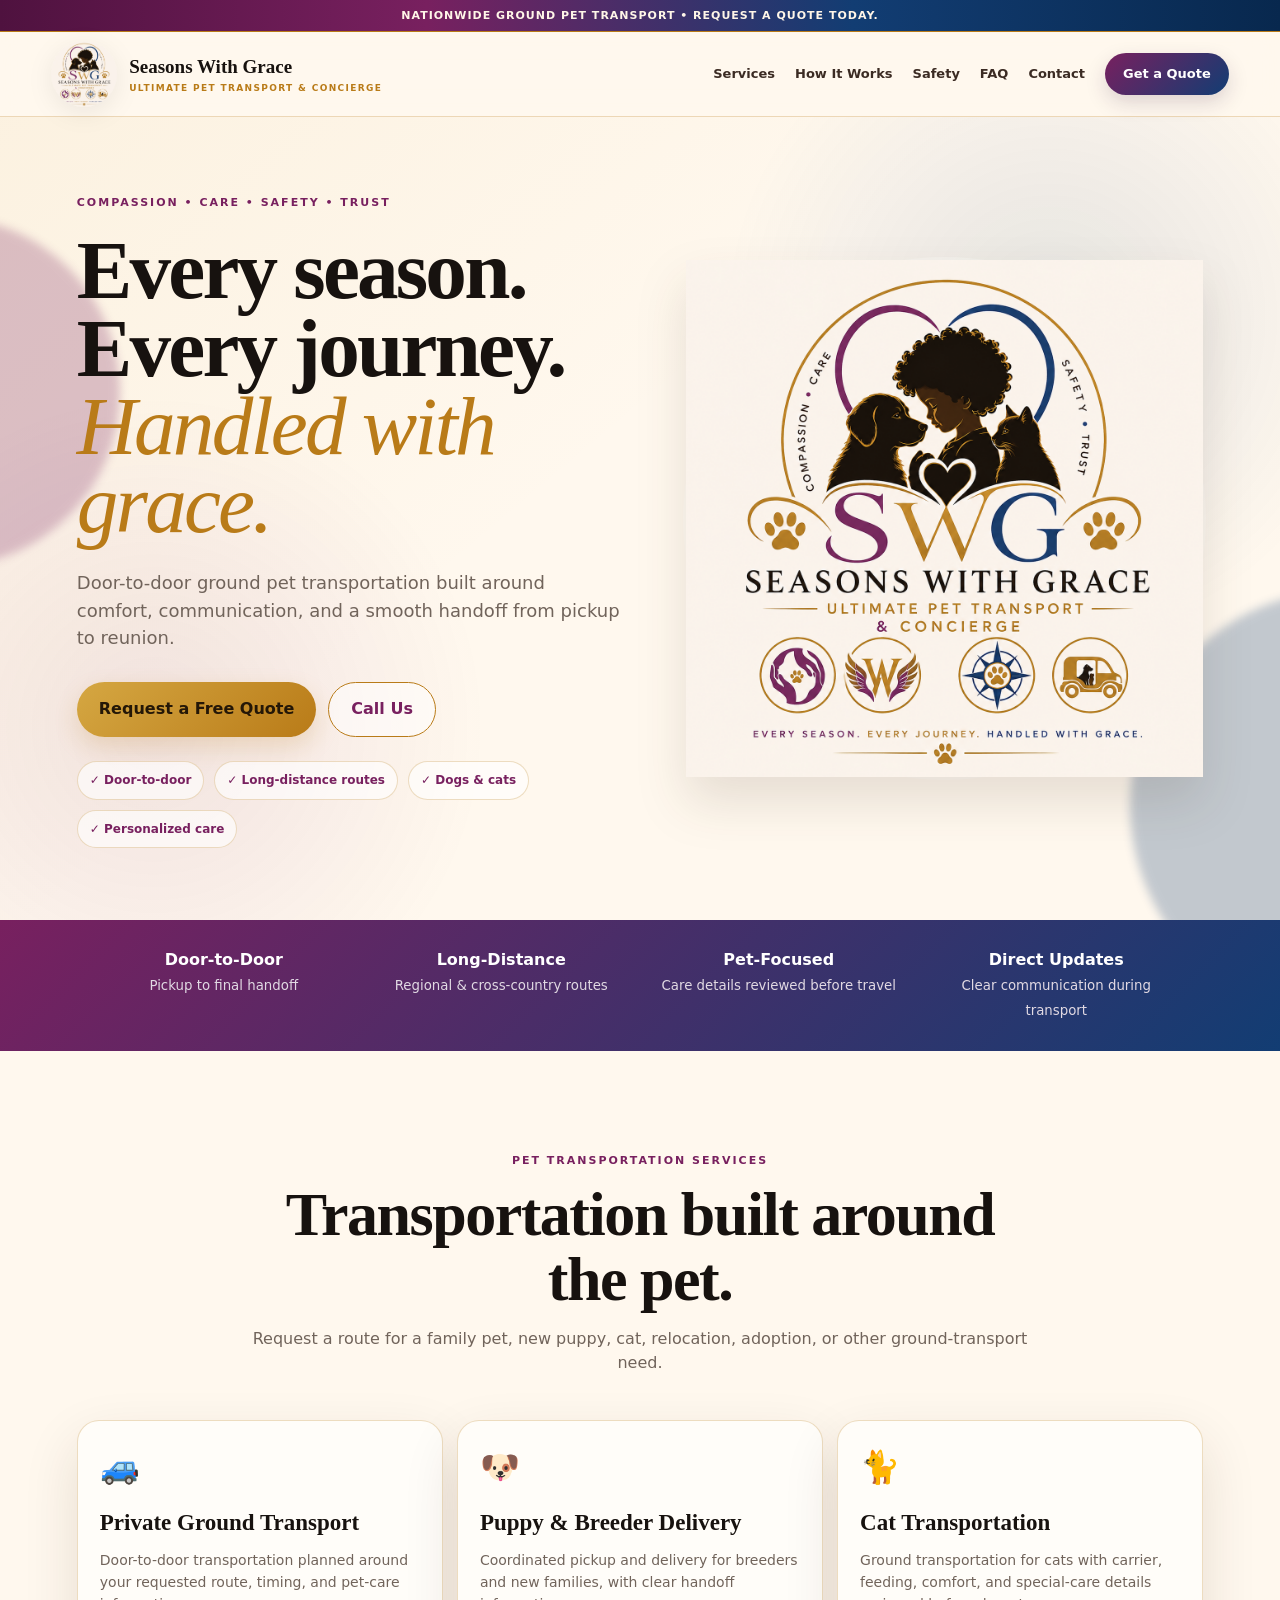
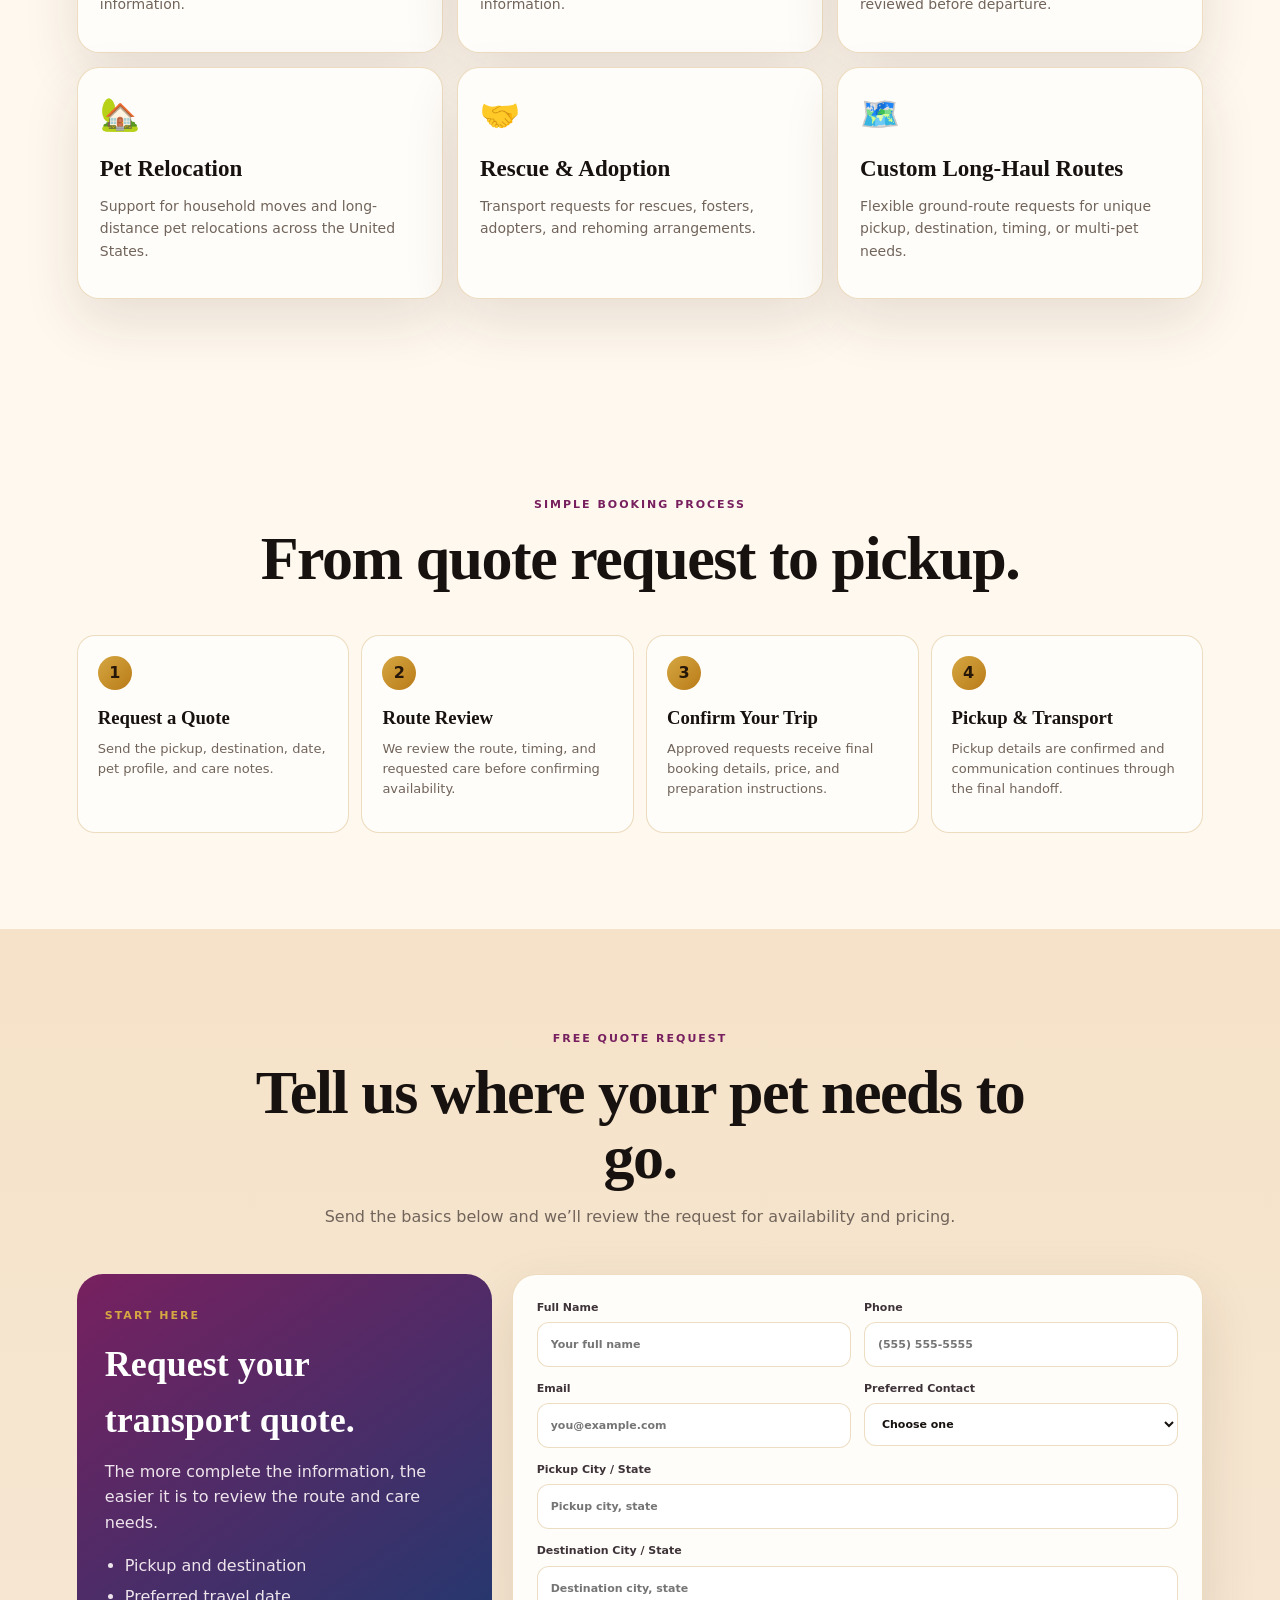
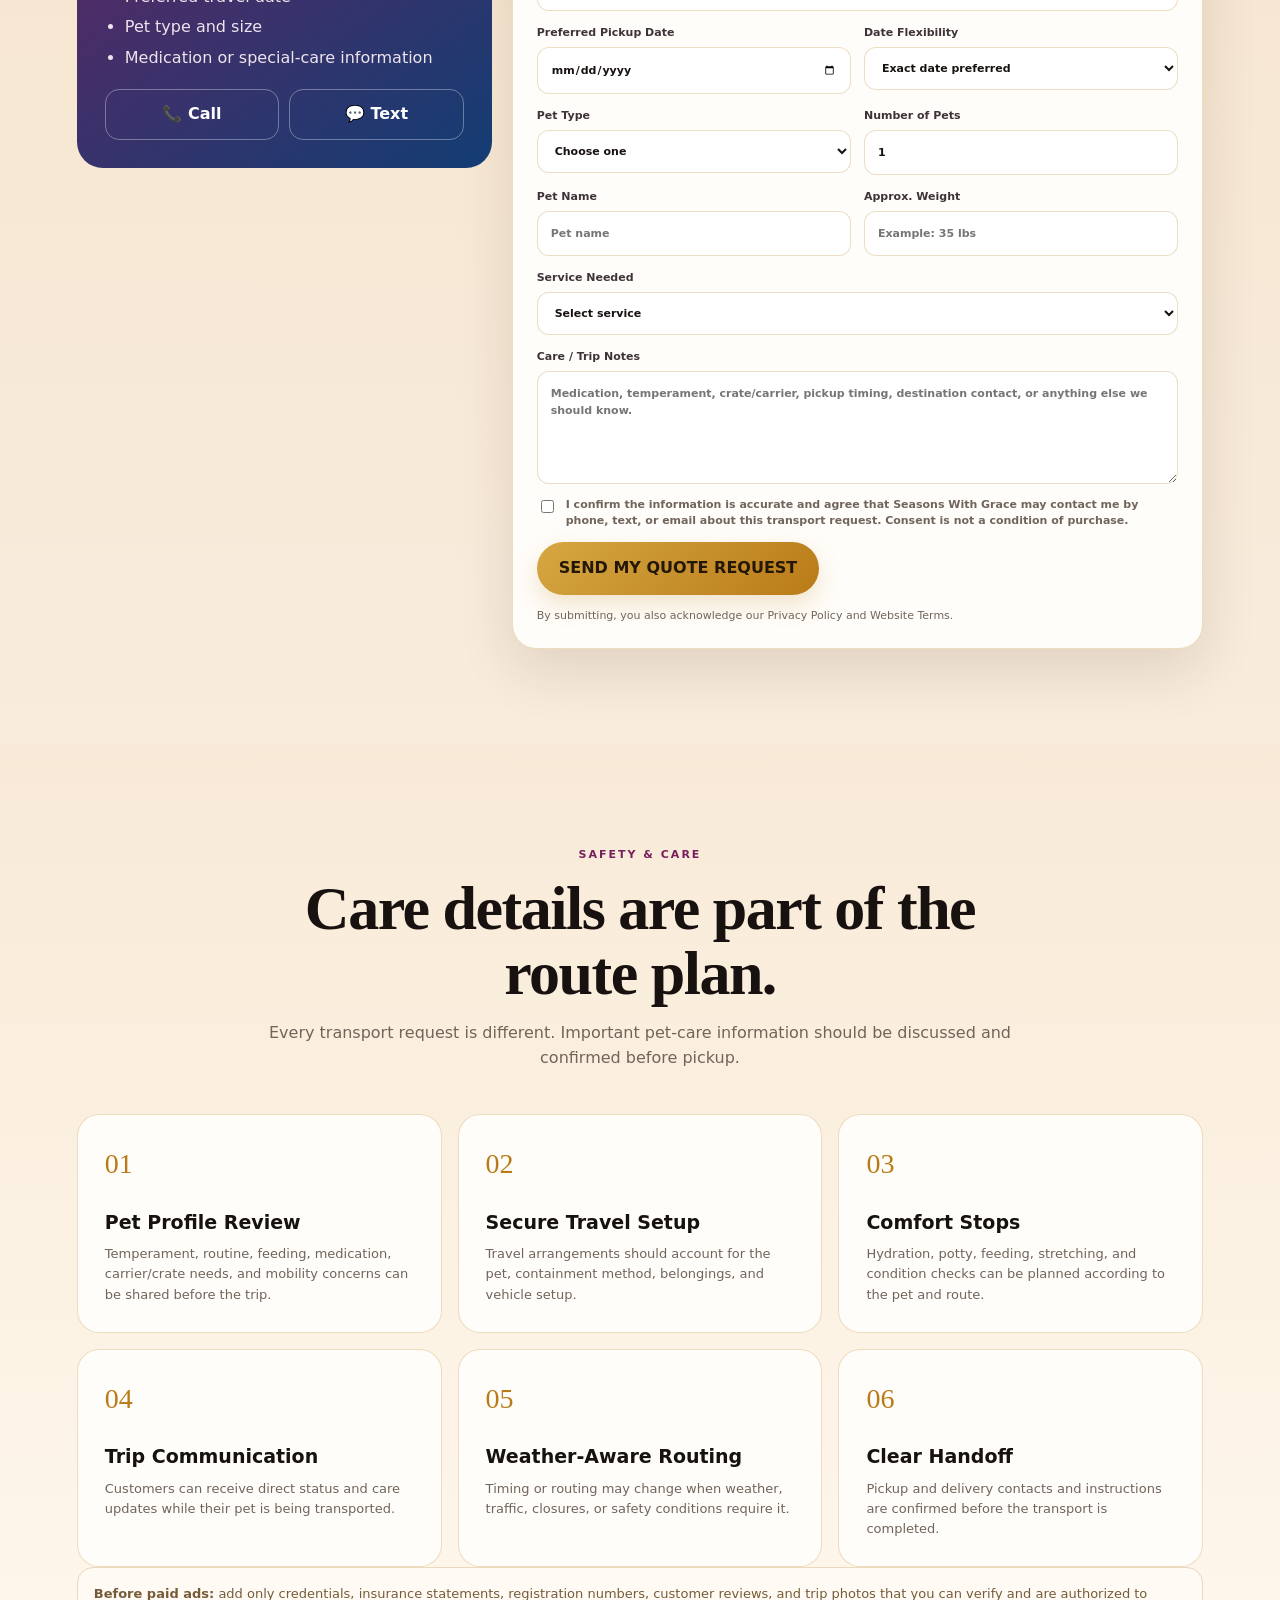
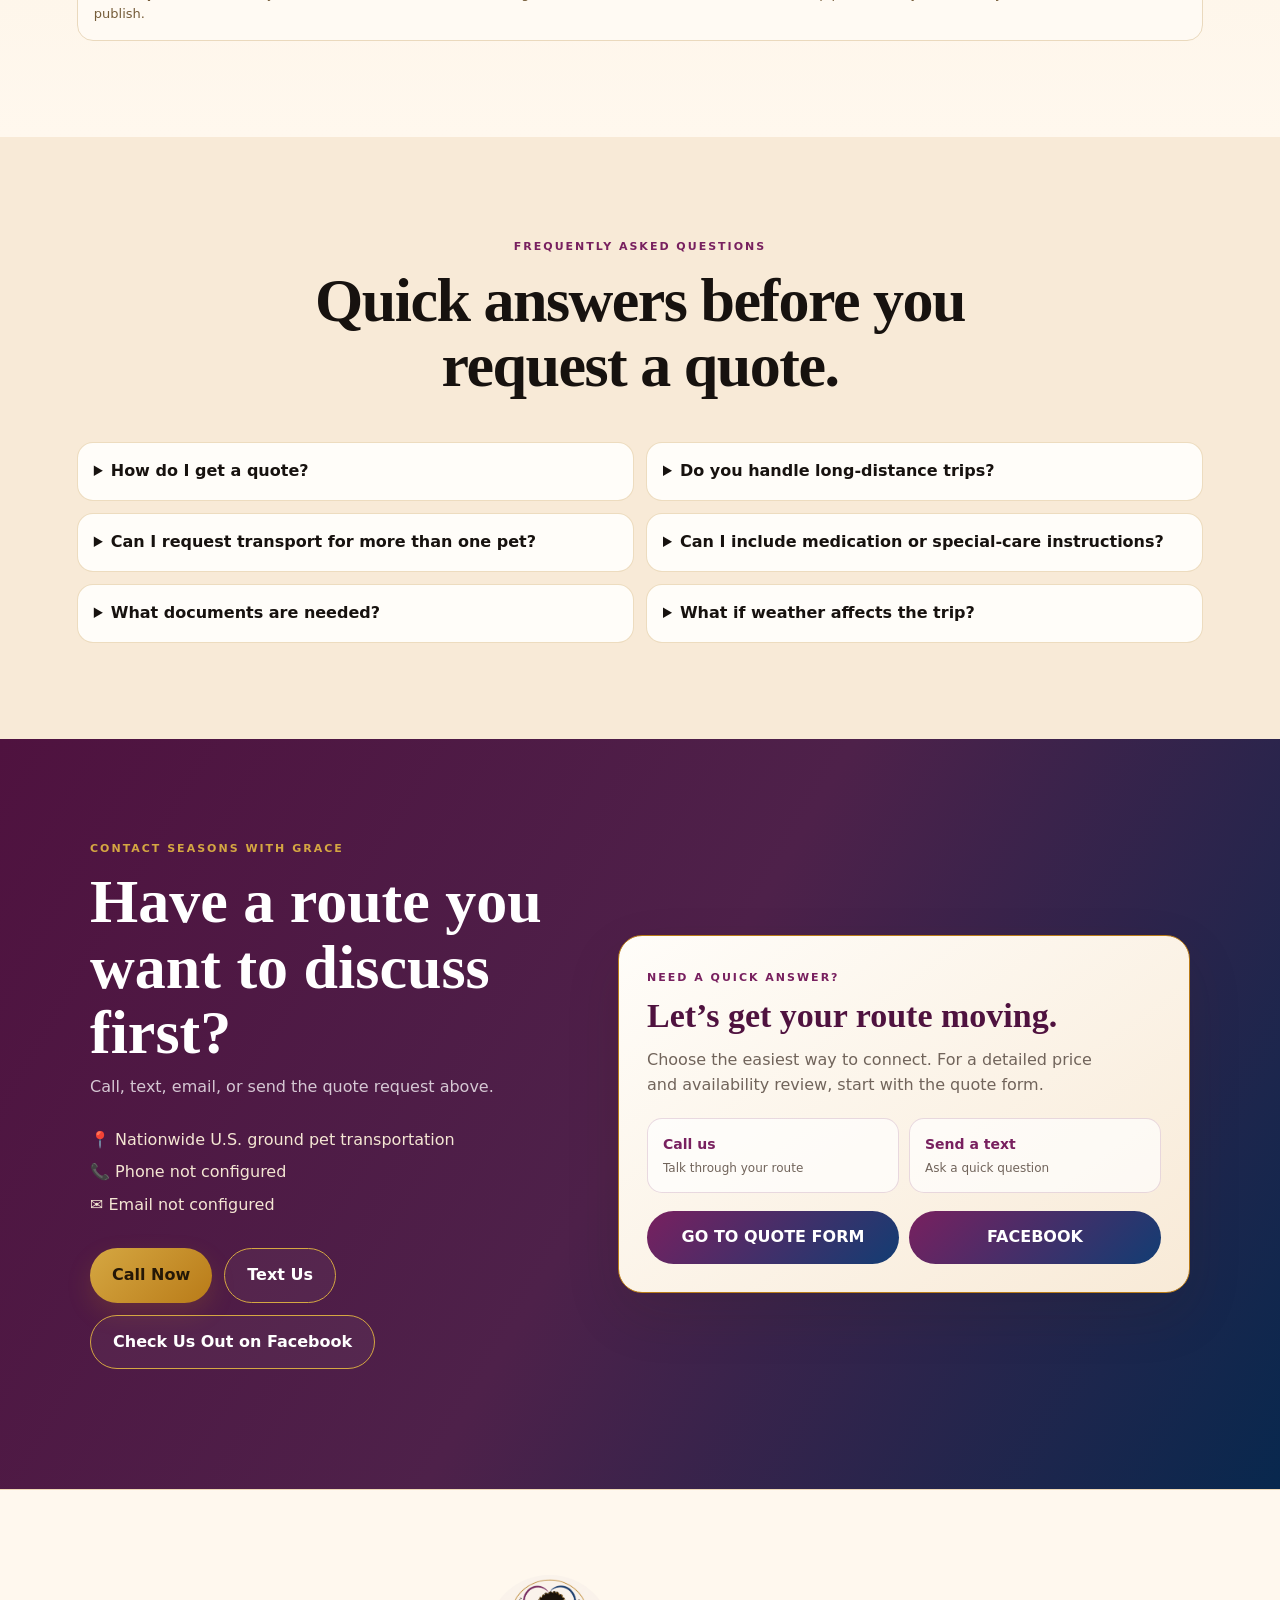
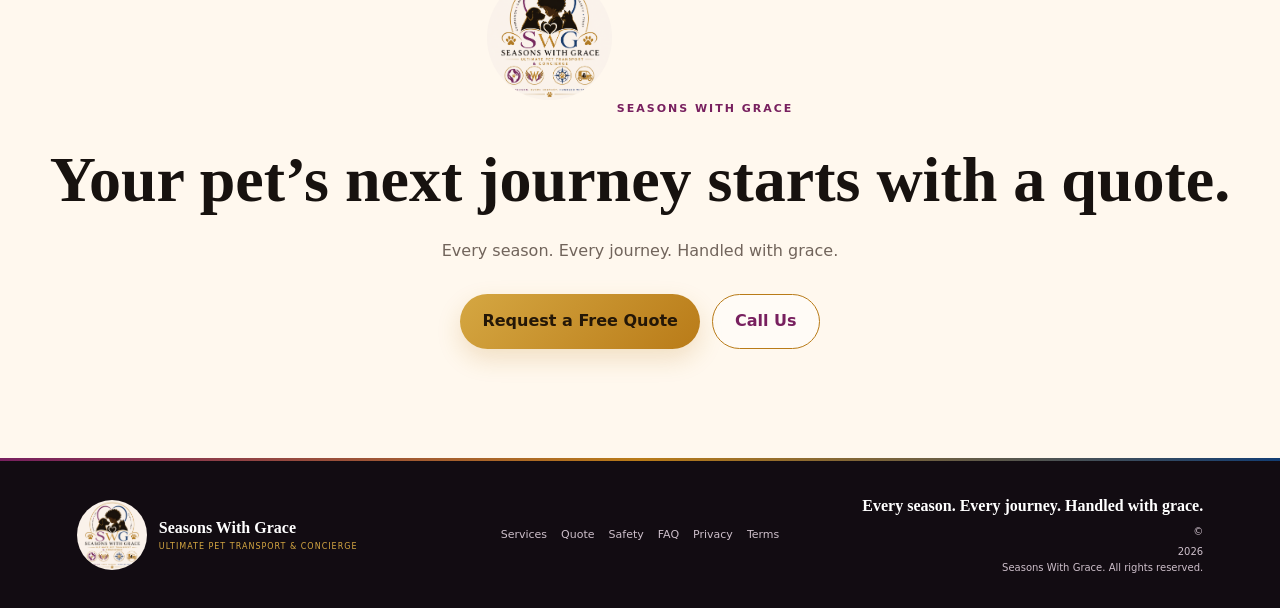
==== index.html @ 2317f11b "Launch Seasons With Grace website" ====
<!doctype html>
<html lang="en">
<head>
  <meta charset="utf-8">
  <meta name="viewport" content="width=device-width,initial-scale=1">
  <meta name="theme-color" content="#fff8ee">
  <title>Seasons With Grace | Nationwide Pet Transport</title>
  <meta name="description" content="Request a quote for compassionate door-to-door pet transportation with Seasons With Grace. Long-distance pet transport, puppy delivery, cat transport, relocation and custom ground routes.">
  <link rel="icon" href="images/logo.png">
  <link rel="stylesheet" href="styles.css">
  <link rel="stylesheet" href="launch.css">
</head>
<body>
  <div class="announcement" data-announcement>Nationwide ground pet transport • Request a quote today.</div>

  <header class="topbar">
    <a href="#home" class="brand" aria-label="Seasons With Grace home">
      <img src="images/logo.png" class="brand-logo" alt="Seasons With Grace logo">
      <div class="brand-copy"><strong>Seasons With Grace</strong><span>Ultimate Pet Transport & Concierge</span></div>
    </a>
    <button class="menu-btn" id="menuBtn" aria-label="Open menu" aria-expanded="false">☰</button>
    <nav id="mainNav">
      <a href="#services">Services</a>
      <a href="#how">How It Works</a>
      <a href="#safety">Safety</a>
      <a href="#faq">FAQ</a>
      <a href="#contact">Contact</a>
      <a class="nav-cta" href="#quote">Get a Quote</a>
    </nav>
  </header>

  <main>
    <section class="hero" id="home">
      <div class="hero-orb plum"></div><div class="hero-orb blue"></div>
      <div class="hero-copy">
        <span class="eyebrow">Compassion • Care • Safety • Trust</span>
        <h1>Every season.<br>Every journey.<br><em>Handled with grace.</em></h1>
        <p class="hero-lead">Door-to-door ground pet transportation built around comfort, communication, and a smooth handoff from pickup to reunion.</p>
        <div class="hero-actions">
          <a class="btn btn-gold" href="#quote" data-track="quote_click">Request a Free Quote</a>
          <a class="btn btn-outline" data-phone-link href="#" data-track="call_click">Call Us</a>
        </div>
        <div class="launch-hero-badges"><span>✓ Door-to-door</span><span>✓ Long-distance routes</span><span>✓ Dogs & cats</span><span>✓ Personalized care</span></div>
      </div>
      <div class="launch-logo-card">
        <img src="images/logo.png" alt="Seasons With Grace brand mark">
      </div>
    </section>

    <section class="ad-trust-strip">
      <div class="ad-trust-grid">
        <div><strong>Door-to-Door</strong><small>Pickup to final handoff</small></div>
        <div><strong>Long-Distance</strong><small>Regional & cross-country routes</small></div>
        <div><strong>Pet-Focused</strong><small>Care details reviewed before travel</small></div>
        <div><strong>Direct Updates</strong><small>Clear communication during transport</small></div>
      </div>
    </section>

    <section class="section" id="services">
      <div class="section-head"><span class="section-kicker">Pet Transportation Services</span><h2>Transportation built around the pet.</h2><p>Request a route for a family pet, new puppy, cat, relocation, adoption, or other ground-transport need.</p></div>
      <div class="launch-grid">
        <article class="launch-card"><div class="icon">🚙</div><h3>Private Ground Transport</h3><p>Door-to-door transportation planned around your requested route, timing, and pet-care information.</p></article>
        <article class="launch-card"><div class="icon">🐶</div><h3>Puppy & Breeder Delivery</h3><p>Coordinated pickup and delivery for breeders and new families, with clear handoff information.</p></article>
        <article class="launch-card"><div class="icon">🐈</div><h3>Cat Transportation</h3><p>Ground transportation for cats with carrier, feeding, comfort, and special-care details reviewed before departure.</p></article>
        <article class="launch-card"><div class="icon">🏡</div><h3>Pet Relocation</h3><p>Support for household moves and long-distance pet relocations across the United States.</p></article>
        <article class="launch-card"><div class="icon">🤝</div><h3>Rescue & Adoption</h3><p>Transport requests for rescues, fosters, adopters, and rehoming arrangements.</p></article>
        <article class="launch-card"><div class="icon">🗺️</div><h3>Custom Long-Haul Routes</h3><p>Flexible ground-route requests for unique pickup, destination, timing, or multi-pet needs.</p></article>
      </div>
    </section>

    <section class="section" id="how">
      <div class="section-head"><span class="section-kicker">Simple Booking Process</span><h2>From quote request to pickup.</h2></div>
      <div class="launch-process">
        <article class="launch-step"><b>1</b><h3>Request a Quote</h3><p>Send the pickup, destination, date, pet profile, and care notes.</p></article>
        <article class="launch-step"><b>2</b><h3>Route Review</h3><p>We review the route, timing, and requested care before confirming availability.</p></article>
        <article class="launch-step"><b>3</b><h3>Confirm Your Trip</h3><p>Approved requests receive final booking details, price, and preparation instructions.</p></article>
        <article class="launch-step"><b>4</b><h3>Pickup & Transport</h3><p>Pickup details are confirmed and communication continues through the final handoff.</p></article>
      </div>
    </section>

    <section class="section quote-section" id="quote">
      <div class="section-head"><span class="section-kicker">Free Quote Request</span><h2>Tell us where your pet needs to go.</h2><p>Send the basics below and we’ll review the request for availability and pricing.</p></div>
      <div class="launch-quote-shell">
        <aside class="launch-quote-copy">
          <span class="section-kicker light">Start Here</span>
          <h2>Request your transport quote.</h2>
          <p>The more complete the information, the easier it is to review the route and care needs.</p>
          <ul><li>Pickup and destination</li><li>Preferred travel date</li><li>Pet type and size</li><li>Medication or special-care information</li></ul>
          <div class="direct-contact">
            <a data-phone-link href="#" data-track="call_click">📞 Call</a>
            <a data-sms-link href="#" data-track="sms_click">💬 Text</a>
          </div>
        </aside>

        <form id="leadForm" class="launch-form">
          <div class="form-grid">
            <label>Full Name<input name="name" autocomplete="name" required placeholder="Your full name"></label>
            <label>Phone<input name="phone" autocomplete="tel" required placeholder="(555) 555-5555"></label>
            <label>Email<input name="email" type="email" autocomplete="email" required placeholder="you@example.com"></label>
            <label>Preferred Contact<select name="contactMethod" required><option value="">Choose one</option><option>Text</option><option>Phone Call</option><option>Email</option></select></label>

            <label class="span-2">Pickup City / State<input name="pickup" required placeholder="Pickup city, state"></label>
            <label class="span-2">Destination City / State<input name="dropoff" required placeholder="Destination city, state"></label>

            <label>Preferred Pickup Date<input name="date" type="date" required></label>
            <label>Date Flexibility<select name="dateFlex"><option>Exact date preferred</option><option>± 1 day</option><option>± 2–3 days</option><option>Flexible — contact me</option></select></label>

            <label>Pet Type<select name="petType" required><option value="">Choose one</option><option>Dog</option><option>Cat</option><option>Other small animal</option></select></label>
            <label>Number of Pets<input name="petCount" type="number" min="1" max="10" value="1" required></label>

            <label>Pet Name<input name="petName" required placeholder="Pet name"></label>
            <label>Approx. Weight<input name="weight" placeholder="Example: 35 lbs"></label>

            <label class="span-2">Service Needed<select name="serviceType" required><option value="">Select service</option><option>Private Ground Transport</option><option>Puppy / Breeder Delivery</option><option>Cat Transportation</option><option>Pet Relocation</option><option>Rescue / Adoption Transport</option><option>Multi-Pet Transport</option><option>Custom Long-Haul Route</option></select></label>

            <label class="span-2">Care / Trip Notes<textarea name="notes" rows="5" placeholder="Medication, temperament, crate/carrier, pickup timing, destination contact, or anything else we should know."></textarea></label>
          </div>

          <label class="launch-consent"><input type="checkbox" name="contactConsent" required><span>I confirm the information is accurate and agree that Seasons With Grace may contact me by phone, text, or email about this transport request. Consent is not a condition of purchase.</span></label>

          <button class="btn btn-gold full" type="submit" id="leadSubmit">SEND MY QUOTE REQUEST</button>
          <div id="leadStatus" class="launch-form-status" role="status"></div>
          <p style="font-size:11px;color:var(--muted);margin:12px 0 0">By submitting, you also acknowledge our <a href="privacy.html">Privacy Policy</a> and <a href="terms.html">Website Terms</a>.</p>
        </form>
      </div>
    </section>

    <section class="section safety-section" id="safety">
      <div class="section-head"><span class="section-kicker">Safety & Care</span><h2>Care details are part of the route plan.</h2><p>Every transport request is different. Important pet-care information should be discussed and confirmed before pickup.</p></div>
      <div class="safety-grid">
        <article><span>01</span><h3>Pet Profile Review</h3><p>Temperament, routine, feeding, medication, carrier/crate needs, and mobility concerns can be shared before the trip.</p></article>
        <article><span>02</span><h3>Secure Travel Setup</h3><p>Travel arrangements should account for the pet, containment method, belongings, and vehicle setup.</p></article>
        <article><span>03</span><h3>Comfort Stops</h3><p>Hydration, potty, feeding, stretching, and condition checks can be planned according to the pet and route.</p></article>
        <article><span>04</span><h3>Trip Communication</h3><p>Customers can receive direct status and care updates while their pet is being transported.</p></article>
        <article><span>05</span><h3>Weather-Aware Routing</h3><p>Timing or routing may change when weather, traffic, closures, or safety conditions require it.</p></article>
        <article><span>06</span><h3>Clear Handoff</h3><p>Pickup and delivery contacts and instructions are confirmed before the transport is completed.</p></article>
      </div>
      <div class="proof-note"><strong>Before paid ads:</strong> add only credentials, insurance statements, registration numbers, customer reviews, and trip photos that you can verify and are authorized to publish.</div>
    </section>

    <section class="section faq-section" id="faq">
      <div class="section-head"><span class="section-kicker">Frequently Asked Questions</span><h2>Quick answers before you request a quote.</h2></div>
      <div class="faq-short">
        <details><summary>How do I get a quote?</summary><p>Complete the quote form with your route, preferred date, pet information, and any special-care needs. We’ll review the request and contact you about availability and pricing.</p></details>
        <details><summary>Do you handle long-distance trips?</summary><p>Long-distance and cross-state ground-transport requests can be submitted through the quote form. Availability depends on the requested route and schedule.</p></details>
        <details><summary>Can I request transport for more than one pet?</summary><p>Yes. Enter the number of pets and explain each pet’s details or separate care needs in the notes.</p></details>
        <details><summary>Can I include medication or special-care instructions?</summary><p>Yes. Include the details in your request. The requested care should be reviewed and confirmed before a booking is accepted.</p></details>
        <details><summary>What documents are needed?</summary><p>Requirements can vary based on the pet, route, destination, and current regulations. Required documents should be confirmed before pickup.</p></details>
        <details><summary>What if weather affects the trip?</summary><p>Safety comes first. Timing or routing may need to change when conditions make the original plan unsafe or impractical.</p></details>
      </div>
    </section>

    <section class="section contact-section" id="contact">
      <div class="contact-grid">
        <div class="contact-copy">
          <span class="section-kicker light">Contact Seasons With Grace</span>
          <h2>Have a route you want to discuss first?</h2>
          <p>Call, text, email, or send the quote request above.</p>
          <div class="contact-points">
            <span>📍 <span data-service-area>Nationwide U.S. ground pet transportation</span></span>
            <span>📞 <a data-phone-link data-phone-display href="#">Phone</a></span>
            <span>✉️ <a data-email-link data-email-display href="#">Email</a></span>
          </div>
          <div class="hero-actions">
            <a class="btn btn-gold" data-phone-link href="#" data-track="call_click">Call Now</a>
            <a class="btn btn-outline-light" data-sms-link href="#" data-track="sms_click">Text Us</a>
            <a class="btn btn-outline-light" href="https://www.facebook.com/" target="_blank" rel="noopener noreferrer">Check Us Out on Facebook</a>
          </div>
        </div>
        <div class="quick-answer-card">
          <span class="section-kicker">Need a quick answer?</span>
          <h3>Let’s get your route moving.</h3>
          <p>Choose the easiest way to connect. For a detailed price and availability review, start with the quote form.</p>
          <div class="quick-answer-options">
            <a class="quick-answer-option" data-phone-link href="#" data-track="call_click"><strong>Call us</strong><span>Talk through your route</span></a>
            <a class="quick-answer-option" data-sms-link href="#" data-track="sms_click"><strong>Send a text</strong><span>Ask a quick question</span></a>
          </div>
          <div class="quick-answer-actions">
            <a class="btn btn-plum" href="#quote" data-track="quote_click">GO TO QUOTE FORM</a>
            <a class="btn btn-plum" href="https://www.facebook.com/" target="_blank" rel="noopener noreferrer">FACEBOOK</a>
          </div>
        </div>
      </div>
    </section>

    <section class="final-cta">
      <img src="images/logo.png" alt="Seasons With Grace logo">
      <span class="section-kicker">Seasons With Grace</span>
      <h2>Your pet’s next journey starts with a quote.</h2>
      <p>Every season. Every journey. Handled with grace.</p>
      <div class="hero-actions center"><a href="#quote" class="btn btn-gold" data-track="quote_click">Request a Free Quote</a><a class="btn btn-outline" data-phone-link href="#" data-track="call_click">Call Us</a></div>
    </section>
  </main>

  <footer>
    <div class="footer-brand"><img src="images/logo.png" alt="Seasons With Grace logo"><div><strong>Seasons With Grace</strong><span>Ultimate Pet Transport & Concierge</span></div></div>
    <div class="footer-links"><a href="#services">Services</a><a href="#quote">Quote</a><a href="#safety">Safety</a><a href="#faq">FAQ</a><a href="privacy.html">Privacy</a><a href="terms.html">Terms</a></div>
    <div class="footer-note"><b>Every season. Every journey. Handled with grace.</b><span>© <span id="year"></span> Seasons With Grace. All rights reserved.</span></div>
  </footer>

  <div class="mobile-lead-bar"><a class="call" data-phone-link href="#" data-track="call_click">CALL</a><a class="quote" href="#quote" data-track="quote_click">GET QUOTE</a></div>
  <div id="cookieBanner" class="cookie-banner" role="dialog" aria-label="Analytics preferences"><p>We use optional analytics and advertising tools to understand website activity and measure ads. You can accept or decline non-essential tracking.</p><div class="cookie-actions"><button class="accept" id="acceptAnalytics">Accept Analytics</button><button class="decline" id="declineAnalytics">No Thanks</button><a href="privacy.html" style="color:#f0d18a;font-size:12px;padding:8px">Privacy</a></div></div>

  <script src="launch-config.js"></script>
  <script src="launch-runtime.js"></script>
  <script src="app.js"></script>
</body>
</html>
---- styles.css ----
:root{
  --cream:#fff8ee;--cream-2:#f9ecda;--paper:#fffdf9;--ink:#17120f;--muted:#71645b;
  --gold:#b97b18;--gold-2:#d5a742;--gold-pale:#ead0a0;--plum:#78205f;--plum-dark:#4f123f;
  --navy:#123d73;--navy-dark:#08284e;--green:#2f7457;--line:rgba(185,123,24,.26);
  --shadow:0 22px 55px rgba(55,34,17,.12);--radius:26px
}
*{box-sizing:border-box}html{scroll-behavior:smooth;scroll-padding-top:105px}body{margin:0;background:var(--cream);color:var(--ink);font-family:Inter,ui-sans-serif,system-ui,-apple-system,BlinkMacSystemFont,"Segoe UI",sans-serif;line-height:1.55}a{text-decoration:none;color:inherit}button,input,select,textarea{font:inherit}.announcement{padding:7px 18px;text-align:center;background:linear-gradient(90deg,var(--plum-dark),var(--plum),var(--navy),var(--navy-dark));color:#fff6e8;font-size:11px;font-weight:800;letter-spacing:1px;text-transform:uppercase;border-bottom:1px solid var(--gold)}
.topbar{position:sticky;top:0;z-index:1000;display:flex;align-items:center;justify-content:space-between;padding:9px clamp(18px,4vw,64px);background:rgba(255,248,238,.95);backdrop-filter:blur(18px);border-bottom:1px solid var(--line)}.brand{display:flex;align-items:center;gap:12px}.brand-logo{width:66px;height:66px;object-fit:contain;border-radius:50%;filter:drop-shadow(0 6px 12px rgba(0,0,0,.07))}.brand-copy strong{display:block;font-family:Georgia,serif;font-size:19px}.brand-copy span{display:block;color:var(--gold);font-size:9px;font-weight:900;letter-spacing:1.35px;text-transform:uppercase}nav{display:flex;align-items:center;gap:20px;font-size:13px;font-weight:780}nav a{color:#3b2b23;transition:.2s}nav a:hover{color:var(--plum)}.nav-cta{padding:11px 18px;border-radius:999px;background:linear-gradient(135deg,var(--plum),var(--navy));color:white!important;box-shadow:0 8px 20px rgba(58,31,68,.17)}.menu-btn{display:none;border:0;background:transparent;color:var(--plum);font-size:28px;cursor:pointer}
.hero{min-height:82vh;padding:72px clamp(24px,6vw,90px);display:grid;grid-template-columns:1.03fr .97fr;align-items:center;gap:60px;position:relative;overflow:hidden}.hero:before{content:"";position:absolute;inset:0;background:radial-gradient(circle at 12% 76%,rgba(120,32,95,.10),transparent 26%),radial-gradient(circle at 82% 25%,rgba(18,61,115,.11),transparent 27%),linear-gradient(140deg,rgba(213,167,66,.08),transparent 45%)}.hero-orb{position:absolute;border-radius:50%;filter:blur(5px);opacity:.25}.hero-orb.plum{width:350px;height:350px;background:var(--plum);left:-230px;top:100px}.hero-orb.blue{width:430px;height:430px;background:var(--navy);right:-280px;bottom:-100px}.hero-copy,.logo-stage{position:relative;z-index:2}.eyebrow,.section-kicker{display:inline-block;color:var(--plum);font-size:11px;font-weight:900;letter-spacing:2px;text-transform:uppercase}.section-kicker.light{color:var(--gold-2)}h1,h2,h3,p{margin-top:0}.hero h1{font-family:Georgia,"Times New Roman",serif;font-size:clamp(52px,6.5vw,94px);line-height:.94;letter-spacing:-2.8px;margin:17px 0 25px}.hero h1 em{font-weight:400;color:var(--gold);font-style:italic}.hero-lead{max-width:670px;color:var(--muted);font-size:18px}.hero-actions{display:flex;gap:12px;flex-wrap:wrap;margin:30px 0 24px}.btn{border:0;border-radius:999px;padding:14px 22px;font-weight:850;cursor:pointer;display:inline-flex;align-items:center;justify-content:center;transition:.2s transform,.2s box-shadow}.btn:hover{transform:translateY(-2px)}.btn-gold{background:linear-gradient(135deg,var(--gold-2),var(--gold));color:#241707;box-shadow:0 10px 25px rgba(185,123,24,.20)}.btn-plum{background:linear-gradient(135deg,var(--plum),var(--navy));color:#fff}.btn-soft{background:#efe3d2;color:#4b3830}.btn-outline{border:1px solid var(--gold);background:rgba(255,255,255,.52);color:var(--plum)}.btn-outline-light{border:1px solid var(--gold-2);background:rgba(255,255,255,.04);color:#fff}.hero-trust{display:flex;gap:12px 20px;flex-wrap:wrap;color:var(--muted);font-size:13px}.hero-trust span:first-letter{color:var(--green)}.logo-stage{min-height:590px;display:flex;flex-direction:column;align-items:center;justify-content:center;gap:18px;padding:18px 0 8px}.logo-visual{position:relative;width:min(100%,570px);aspect-ratio:1;display:grid;place-items:center}.logo-ring{position:absolute;width:91%;height:91%;border-radius:50%;border:1px solid rgba(185,123,24,.30);box-shadow:0 0 0 30px rgba(255,255,255,.24),0 0 0 31px rgba(120,32,95,.07)}.hero-logo{position:relative;z-index:2;width:100%;height:auto;display:block;filter:drop-shadow(0 25px 25px rgba(50,30,15,.12))}.live-pill{position:relative;z-index:3;left:auto;right:auto;bottom:auto;width:min(100%,390px);display:flex;gap:12px;align-items:center;justify-content:flex-start;background:var(--paper);border:1px solid var(--gold);border-radius:18px;padding:15px 18px;box-shadow:var(--shadow)}.live-pill i,.demo-badge i{display:block;width:10px;height:10px;border-radius:50%;background:#3aa76c;box-shadow:0 0 0 5px rgba(58,167,108,.14)}.live-pill small{display:block;color:var(--muted)}.live-pill strong{display:block;font-size:13px}
.quick-track{margin:0 clamp(24px,6vw,90px);padding:30px;border-radius:28px;background:linear-gradient(115deg,var(--plum-dark),var(--plum) 34%,var(--navy) 74%,var(--navy-dark));color:#fff;display:flex;align-items:center;justify-content:space-between;gap:30px;border:1px solid rgba(213,167,66,.7);box-shadow:0 20px 42px rgba(47,26,61,.15)}.quick-track h2{font-family:Georgia,serif;font-size:32px;margin:4px 0}.quick-track-form{display:flex;gap:10px;min-width:min(100%,510px)}.quick-track-form input{flex:1;background:rgba(255,255,255,.10);color:#fff;border:1px solid rgba(255,255,255,.28);border-radius:999px;padding:14px 18px}.quick-track-form input::placeholder{color:#d9cbd3}
.section{padding:96px clamp(24px,6vw,90px)}.section-head{max-width:800px;margin:0 auto 44px;text-align:center}.section-head.left{text-align:left;margin-left:0}.section-head.compact{margin-bottom:0}.section-head h2{font-family:Georgia,serif;font-size:clamp(38px,5vw,62px);line-height:1.05;letter-spacing:-1.5px;margin:10px 0 15px}.section-head p{color:var(--muted);margin-bottom:14px}.about-grid{display:grid;grid-template-columns:.85fr 1.15fr;gap:75px;align-items:center}.about-visual{min-height:560px;position:relative;display:grid;place-items:center}.brand-medallion{width:min(100%,500px);aspect-ratio:1;border-radius:50%;display:grid;place-items:center;background:radial-gradient(circle,#fffdf9 40%,#f9e7ce);border:1px solid var(--gold);box-shadow:var(--shadow)}.brand-medallion img{width:92%;border-radius:50%}.mini-card{position:absolute;width:130px;height:130px;border-radius:50%;display:flex;flex-direction:column;align-items:center;justify-content:center;color:#fff;border:3px solid var(--cream);box-shadow:var(--shadow)}.mini-card span{font-family:Georgia,serif;font-size:32px;font-weight:800}.mini-card small{text-transform:uppercase;letter-spacing:1px;font-size:9px}.plum-card{background:linear-gradient(145deg,var(--plum),var(--plum-dark));left:0;bottom:52px}.navy-card{background:linear-gradient(145deg,var(--navy),var(--navy-dark));right:10px;top:45px}.value-row{display:grid;grid-template-columns:1fr 1fr;gap:12px;margin-top:30px}.value-row div{padding:18px;border-left:3px solid var(--gold);background:rgba(255,255,255,.45);border-radius:0 14px 14px 0}.value-row b{display:block;font-family:Georgia,serif;color:var(--plum);font-size:18px}.value-row span{display:block;color:var(--muted);font-size:12px;margin-top:4px}
.services-section{background:linear-gradient(180deg,#f9eddd,#fff8ee)}.services-grid{display:grid;grid-template-columns:repeat(4,1fr);gap:16px}.service-card{position:relative;min-height:290px;padding:28px;background:var(--paper);border:1px solid var(--line);border-radius:24px;overflow:hidden;box-shadow:0 8px 22px rgba(58,37,20,.04);transition:.2s transform,.2s box-shadow}.service-card:hover{transform:translateY(-5px);box-shadow:var(--shadow)}.service-card:before{content:"";position:absolute;left:0;right:0;top:0;height:5px}.plum-accent:before{background:var(--plum)}.gold-accent:before{background:var(--gold)}.navy-accent:before{background:var(--navy)}.service-icon{font-size:34px;margin-top:6px}.service-card h3{font-family:Georgia,serif;font-size:22px;margin:30px 0 10px}.service-card p{color:var(--muted);font-size:14px}.service-card>span{position:absolute;left:28px;bottom:24px;color:var(--gold);font-size:10px;font-weight:900;letter-spacing:1.1px;text-transform:uppercase}
.experience-section{background:var(--cream)}.experience-timeline{max-width:1080px;margin:auto;border-top:1px solid var(--line)}.experience-timeline article{display:grid;grid-template-columns:90px 1fr;gap:25px;padding:28px 10px;border-bottom:1px solid var(--line)}.experience-timeline article>span{font-family:Georgia,serif;font-size:31px;color:var(--gold)}.experience-timeline h3{margin-bottom:5px;font-size:21px}.experience-timeline p{margin:0;color:var(--muted)}
.quote-section{background:linear-gradient(180deg,#f5e2c8,#f8ecdd)}.wizard-card{max-width:990px;margin:auto;background:var(--paper);border:1px solid var(--line);border-radius:30px;padding:32px;box-shadow:var(--shadow)}.wizard-progress{display:grid;grid-template-columns:repeat(4,1fr);gap:8px;margin-bottom:32px}.wizard-progress button{border:0;border-bottom:2px solid #dfcfbc;background:transparent;padding:10px 4px;color:var(--muted);font-size:11px;font-weight:850;text-transform:uppercase;letter-spacing:.8px;cursor:pointer}.wizard-progress button span{display:inline-grid;place-items:center;width:23px;height:23px;border-radius:50%;background:#ede2d4;margin-right:6px}.wizard-progress button.active{border-color:var(--plum);color:var(--plum)}.wizard-progress button.active span{background:var(--plum);color:white}.wizard-step{display:none}.wizard-step.active{display:block}.step-title span{color:var(--gold);text-transform:uppercase;letter-spacing:1.3px;font-size:10px;font-weight:900}.step-title h3{font-family:Georgia,serif;font-size:31px;margin:6px 0 22px}.form-grid{display:grid;grid-template-columns:1fr 1fr;gap:18px}label{display:flex;flex-direction:column;gap:7px;font-size:13px;font-weight:760}label small{color:var(--muted);font-weight:500}input,select,textarea{width:100%;border:1px solid #dbc9b3;background:#fffdf9;border-radius:13px;padding:14px;outline:none;color:var(--ink)}textarea{resize:vertical}input:focus,select:focus,textarea:focus{border-color:var(--plum);box-shadow:0 0 0 3px rgba(120,32,95,.08)}.span-2{grid-column:span 2}.consent{flex-direction:row;align-items:flex-start;margin-top:22px;color:var(--muted);font-weight:500}.consent input{width:auto;margin-top:4px}.wizard-actions{display:flex;justify-content:space-between;gap:12px;margin-top:28px}.wizard-actions #nextStep{margin-left:auto}.hidden{display:none!important}.form-message{margin-top:16px;font-weight:760;color:var(--plum);font-size:14px}
.row-head{max-width:none;display:flex;justify-content:space-between;gap:25px;text-align:left;align-items:end}.row-head h2{margin-bottom:8px}.row-head p{max-width:680px;margin-bottom:0}.demo-badge{display:flex;gap:9px;align-items:center;border-radius:999px;padding:9px 13px;background:#e9f5ee;color:#266948;font-size:10px;font-weight:900;letter-spacing:.8px;white-space:nowrap}.trip-layout{display:grid;grid-template-columns:.78fr 1.22fr;gap:20px}.trip-list{display:flex;flex-direction:column;gap:13px}.trip-card{width:100%;text-align:left;background:var(--paper);border:1px solid var(--line);border-radius:21px;padding:22px;cursor:pointer;transition:.2s}.trip-card:hover,.trip-card.active{border-color:var(--plum);box-shadow:0 12px 28px rgba(84,31,77,.10)}.trip-top,.trip-meta{display:flex;justify-content:space-between;gap:15px}.trip-top div{display:flex;align-items:center;gap:8px}.trip-top b{font-size:16px}.trip-top div span,.trip-top small,.trip-meta{color:var(--muted);font-size:12px}.trip-card h3{font-family:Georgia,serif;font-size:20px;margin:12px 0 15px}.progress{height:8px;border-radius:9px;overflow:hidden;background:#eadac5;margin-bottom:9px}.progress span{display:block;height:100%;background:linear-gradient(90deg,var(--plum),var(--gold),var(--navy))}.care-update-card{padding:22px;border-radius:20px;background:linear-gradient(145deg,var(--plum-dark),var(--navy-dark));color:#fff}.care-update-card>span{color:var(--gold-2);font-size:10px;font-weight:900;letter-spacing:1.2px;text-transform:uppercase}.care-update-card ul{margin:12px 0 0;padding-left:20px;color:#e7dce5;font-size:13px}.care-update-card li{margin:7px 0}.map-card{background:var(--paper);border:1px solid var(--line);border-radius:22px;overflow:hidden}.map-header{padding:17px 20px;display:flex;align-items:center;justify-content:space-between;gap:16px;border-bottom:1px solid var(--line)}.map-header small{display:block;color:var(--muted)}.map-header strong{display:block}.map-header>span{color:var(--navy);font-weight:900}#map{height:410px;background:#ddd}.care-chips{display:flex;gap:8px;flex-wrap:wrap;padding:14px 20px 0}.care-chips span{font-size:11px;background:#f2e8dc;border-radius:999px;padding:7px 10px;color:#55453b}.update-strip{display:flex;align-items:center;gap:14px;padding:16px 20px 20px}.update-strip>span{font-size:25px}.update-strip small{display:block;color:var(--muted)}.update-strip strong{display:block;font-size:13px}
.track-section{background:linear-gradient(120deg,var(--plum-dark),#4d2047,var(--navy-dark));color:#fff}.track-shell{max-width:950px;margin:auto}.track-shell .section-head p{color:#d7cad5}.track-form{display:flex;gap:10px;background:rgba(255,255,255,.08);border:1px solid rgba(213,167,66,.45);border-radius:22px;padding:12px}.track-form input{background:rgba(255,255,255,.10);border-color:rgba(255,255,255,.20);color:#fff}.track-form input::placeholder{color:#cdbdca}.tracking-result{margin-top:18px;background:#fff9f0;color:var(--ink);border:1px solid var(--gold);border-radius:22px;padding:24px}.tracking-result h3{font-family:Georgia,serif;font-size:28px;margin-bottom:7px}.status-line{display:flex;justify-content:space-between;gap:20px;padding:13px 0;border-top:1px solid var(--line);font-size:14px}.status-line span{color:var(--muted)}.status-line strong{text-align:right}.tracking-actions{display:flex;gap:8px;flex-wrap:wrap;margin-top:14px}.tracking-actions span{padding:7px 10px;border-radius:999px;background:#f2e7d8;font-size:11px}
.journey-grid{display:grid;grid-template-columns:repeat(3,1fr);gap:18px}.journey-card{background:var(--paper);border:1px solid var(--line);border-radius:23px;overflow:hidden}.journey-photo{min-height:280px;display:flex;flex-direction:column;align-items:center;justify-content:center;gap:9px;color:#fff3db}.journey-photo span{font-size:62px}.journey-photo small{text-transform:uppercase;letter-spacing:1.3px;font-size:9px}.plum-photo{background:radial-gradient(circle at 30% 20%,#9d4a87,var(--plum-dark))}.gold-photo{background:radial-gradient(circle at 30% 20%,#daa94b,#7d5418)}.navy-photo{background:radial-gradient(circle at 30% 20%,#2a609d,var(--navy-dark))}.journey-copy{padding:21px}.delivered{color:var(--green);font-size:10px;font-weight:900;text-transform:uppercase;letter-spacing:1px}.journey-copy h3{font-family:Georgia,serif;font-size:24px;margin:7px 0}.journey-copy p{color:var(--muted);font-size:13px}.journey-copy>div{display:flex;justify-content:space-between;gap:15px;padding-top:13px;border-top:1px solid var(--line);font-size:11px}.journey-copy>div small{color:var(--muted)}
.safety-section{background:linear-gradient(180deg,#f8ead7,#fff8ee)}.safety-grid{display:grid;grid-template-columns:repeat(3,1fr);gap:16px}.safety-grid article{background:var(--paper);border:1px solid var(--line);border-radius:22px;padding:27px}.safety-grid article>span{font-family:Georgia,serif;font-size:28px;color:var(--gold)}.safety-grid h3{font-size:19px;margin:22px 0 7px}.safety-grid p{color:var(--muted);font-size:13px;margin-bottom:0}.credentials-note{max-width:1000px;margin:22px auto 0;display:grid;grid-template-columns:auto 1fr;gap:18px;padding:19px 22px;border-radius:18px;background:linear-gradient(90deg,var(--plum-dark),var(--navy-dark));color:#fff}.credentials-note b{color:var(--gold-2)}.credentials-note span{font-size:13px;color:#e1d5de}
.reviews-grid{display:grid;grid-template-columns:repeat(3,1fr);gap:18px}.reviews-grid article{background:var(--paper);border:1px solid var(--line);border-radius:22px;padding:27px}.stars{color:var(--gold);letter-spacing:2px}.reviews-grid blockquote{margin:18px 0;font-family:Georgia,serif;font-size:20px;line-height:1.45}.reviewer{display:flex;gap:10px;align-items:center;border-top:1px solid var(--line);padding-top:14px}.reviewer>span{font-size:24px}.reviewer b,.reviewer small{display:block}.reviewer small{color:var(--muted)}
.faq-section{background:#f8ead7}.faq-list{max-width:920px;margin:auto}.faq-list details{background:var(--paper);border:1px solid var(--line);border-radius:17px;margin-bottom:10px;overflow:hidden}.faq-list summary{list-style:none;cursor:pointer;padding:19px 22px;font-weight:850;display:flex;justify-content:space-between;gap:18px}.faq-list summary::-webkit-details-marker{display:none}.faq-list summary:after{content:"+";color:var(--plum);font-size:20px}.faq-list details[open] summary:after{content:"–"}.faq-list details p{padding:0 22px 20px;color:var(--muted);margin:0}
.contact-section{background:linear-gradient(120deg,var(--plum-dark),#4e214a,var(--navy-dark));color:white}.contact-grid{display:grid;grid-template-columns:.9fr 1.1fr;gap:60px;align-items:center;max-width:1100px;margin:auto}.contact-copy h2{font-family:Georgia,serif;font-size:clamp(40px,5vw,62px);line-height:1.05;margin:10px 0}.contact-copy p{color:#d5c7d3}.contact-points{display:flex;flex-direction:column;gap:8px;color:#f4e6d3;margin-top:28px}.contact-form{background:#fff9f0;color:var(--ink);border:1px solid var(--gold);border-radius:25px;padding:28px;box-shadow:var(--shadow);display:grid;gap:14px}.light-message{color:var(--gold-2)}
.final-cta{text-align:center;padding:85px 24px;background:var(--cream);border-top:1px solid var(--line)}.final-cta img{width:125px;height:125px;object-fit:contain;border-radius:50%;margin-bottom:12px}.final-cta h2{font-family:Georgia,serif;font-size:clamp(42px,5vw,64px);margin:10px 0}.final-cta p{color:var(--muted)}.center{justify-content:center}
footer{display:grid;grid-template-columns:1fr auto 1fr;gap:30px;align-items:center;padding:33px clamp(24px,6vw,90px);background:#120c12;color:#cdbfca;border-top:3px solid transparent;border-image:linear-gradient(90deg,var(--plum),var(--gold),var(--navy)) 1}.footer-brand{display:flex;align-items:center;gap:12px}.footer-brand img{width:70px;height:70px;object-fit:contain;border-radius:50%}.footer-brand strong,.footer-brand span{display:block}.footer-brand strong{color:#fff;font-family:Georgia,serif}.footer-brand span{color:var(--gold-2);font-size:8px;text-transform:uppercase;letter-spacing:1px}.footer-links{display:flex;gap:14px;flex-wrap:wrap;font-size:11px}.footer-note{text-align:right}.footer-note b,.footer-note span{display:block}.footer-note b{color:#fff;font-family:Georgia,serif}.footer-note span{font-size:10px;margin-top:5px}.mobile-actions{display:none}
@media(max-width:1050px){nav{display:none;position:absolute;left:18px;right:18px;top:89px;background:var(--paper);border:1px solid var(--line);border-radius:21px;padding:18px;box-shadow:var(--shadow);flex-direction:column;align-items:stretch}nav.open{display:flex}.menu-btn{display:block}.hero{grid-template-columns:1fr}.logo-stage{min-height:auto;padding-top:28px}.logo-visual{width:min(100%,520px)}.services-grid{grid-template-columns:1fr 1fr}.about-grid,.trip-layout,.contact-grid{grid-template-columns:1fr}.about-visual{order:2}.brand-medallion{width:450px}.journey-grid,.safety-grid,.reviews-grid{grid-template-columns:1fr 1fr}footer{grid-template-columns:1fr}.footer-note{text-align:left}}
@media(max-width:700px){html{scroll-padding-top:85px}.announcement{font-size:8px}.brand-copy{display:none}.brand-logo{width:58px;height:58px}.topbar{padding:7px 15px}.hero{padding:48px 20px 65px;gap:25px}.hero h1{font-size:clamp(48px,14vw,68px);letter-spacing:-2px}.logo-stage{min-height:auto;padding:18px 0 0;gap:14px}.logo-visual{width:min(100%,360px)}.logo-ring{width:91%;height:91%}.hero-logo{width:100%}.live-pill{position:relative;left:auto;right:auto;bottom:auto;width:min(100%,360px);margin:0 auto}.quick-track{margin:0 15px;padding:24px;flex-direction:column;align-items:stretch}.quick-track-form,.track-form{flex-direction:column}.section{padding:70px 20px}.about-grid{gap:35px}.about-visual{min-height:430px}.brand-medallion{width:330px}.mini-card{width:95px;height:95px}.mini-card span{font-size:24px}.plum-card{bottom:20px}.navy-card{top:15px}.value-row,.services-grid,.journey-grid,.safety-grid,.reviews-grid,.form-grid{grid-template-columns:1fr}.span-2{grid-column:span 1}.service-card{min-height:250px}.wizard-card{padding:20px}.wizard-progress{grid-template-columns:repeat(4,1fr);gap:2px}.wizard-progress button{font-size:0}.wizard-progress button span{font-size:11px;margin:0}.wizard-actions{flex-wrap:wrap}.wizard-actions .btn{flex:1}.row-head{align-items:flex-start;flex-direction:column}.trip-meta,.status-line{flex-direction:column;gap:4px}.status-line strong{text-align:left}.journey-photo{min-height:220px}.safety-grid,.reviews-grid{grid-template-columns:1fr}.credentials-note{grid-template-columns:1fr}.contact-grid{gap:30px}.footer-links{display:none}.mobile-actions{position:fixed;bottom:12px;left:12px;right:12px;z-index:999;display:grid;grid-template-columns:1fr 1fr;gap:8px;padding:8px;background:rgba(18,12,18,.92);backdrop-filter:blur(12px);border:1px solid rgba(213,167,66,.5);border-radius:18px;box-shadow:0 12px 35px rgba(0,0,0,.22)}.mobile-actions a{padding:11px;border-radius:12px;text-align:center;font-size:12px;font-weight:900}.mobile-actions a:first-child{background:linear-gradient(135deg,var(--gold-2),var(--gold));color:#241707}.mobile-actions a:last-child{background:linear-gradient(135deg,var(--plum),var(--navy));color:#fff}footer{padding-bottom:95px}}

.portal-launch{padding:70px clamp(24px,6vw,88px);background:linear-gradient(135deg,#17131b,#35142f 58%,#13253d);color:#fff;display:flex;justify-content:space-between;align-items:center;gap:30px}
.portal-launch h2{margin:8px 0 10px;font-family:Georgia,serif;font-size:clamp(34px,5vw,58px)}
.portal-launch p{max-width:720px;color:#d8ced8;margin:0}
.portal-launch-actions{display:flex;gap:12px;flex-wrap:wrap}
.portal-launch .btn-primary{background:#c89a52;color:#17131b}
.portal-launch .btn-secondary{border-color:rgba(255,255,255,.28);color:#fff;background:rgba(255,255,255,.07)}
@media(max-width:800px){.portal-launch{flex-direction:column;align-items:flex-start}}
---- launch.css ----
.launch-top-contact{display:flex;align-items:center;gap:8px;flex-wrap:wrap}
.launch-top-contact a{color:#fff;font-weight:800}
.launch-hero-badges{display:flex;gap:10px;flex-wrap:wrap;margin-top:18px}
.launch-hero-badges span{background:rgba(255,255,255,.62);border:1px solid rgba(185,123,24,.25);padding:9px 12px;border-radius:999px;font-size:12px;font-weight:850;color:var(--plum)}
.launch-logo-card{position:relative;display:flex;align-items:center;justify-content:center;min-height:520px}
.launch-logo-card:before{content:"";position:absolute;width:min(90%,500px);aspect-ratio:1;border:1px solid rgba(185,123,24,.30);border-radius:50%;box-shadow:0 0 0 28px rgba(255,255,255,.22)}
.launch-logo-card img{position:relative;z-index:2;width:min(100%,540px);filter:drop-shadow(0 25px 25px rgba(50,30,15,.12))}
.launch-care-pill{position:absolute;z-index:3;bottom:8px;background:var(--paper);border:1px solid var(--gold);box-shadow:var(--shadow);border-radius:18px;padding:14px 18px;display:flex;gap:10px;align-items:center}
.launch-care-pill i{width:10px;height:10px;border-radius:50%;background:#3aa76c;box-shadow:0 0 0 5px rgba(58,167,108,.14)}
.launch-care-pill small,.launch-care-pill strong{display:block}.launch-care-pill small{color:var(--muted)}
.ad-trust-strip{background:linear-gradient(135deg,var(--plum),var(--navy));color:#fff;padding:18px}
.ad-trust-grid{width:min(1100px,calc(100% - 30px));margin:auto;display:grid;grid-template-columns:repeat(4,1fr);gap:10px}
.ad-trust-grid div{text-align:center;padding:10px}.ad-trust-grid strong{display:block}.ad-trust-grid small{color:#e1d9e3}
.launch-grid{display:grid;grid-template-columns:repeat(3,1fr);gap:14px}
.launch-card{background:var(--paper);border:1px solid var(--line);border-radius:22px;padding:22px;box-shadow:var(--shadow)}
.launch-card .icon{font-size:32px}.launch-card h3{font-family:Georgia,serif;font-size:23px;margin:12px 0 8px}.launch-card p{color:var(--muted);line-height:1.6;font-size:14px}
.launch-process{display:grid;grid-template-columns:repeat(4,1fr);gap:12px}
.launch-step{border:1px solid var(--line);background:var(--paper);border-radius:18px;padding:20px}
.launch-step b{display:grid;place-items:center;width:34px;height:34px;border-radius:50%;background:linear-gradient(135deg,var(--gold-2),var(--gold));color:#261708}
.launch-step h3{font-family:Georgia,serif;margin:13px 0 7px}.launch-step p{font-size:13px;color:var(--muted);line-height:1.55}
.launch-quote-shell{display:grid;grid-template-columns:.75fr 1.25fr;gap:20px;align-items:start}
.launch-quote-copy{background:linear-gradient(145deg,var(--plum),var(--navy));color:#fff;border-radius:26px;padding:28px;position:sticky;top:105px}
.launch-quote-copy h2{font-family:Georgia,serif;font-size:36px;margin:10px 0}.launch-quote-copy p{color:#eee4ec;line-height:1.6}.launch-quote-copy ul{padding-left:20px;line-height:1.9;color:#eee4ec}
.launch-form{background:var(--paper);border:1px solid var(--line);border-radius:24px;padding:24px;box-shadow:var(--shadow)}
.quick-answer-card{background:linear-gradient(145deg,#fffdf9,#f8ead7);border:1px solid var(--gold);border-radius:24px;padding:28px;box-shadow:var(--shadow)}
.quick-answer-card h3{font-family:Georgia,serif;font-size:34px;line-height:1.08;margin:9px 0 12px;color:var(--plum-dark)}
.quick-answer-card>p{max-width:460px;color:var(--muted);line-height:1.6;margin-bottom:20px}
.quick-answer-options{display:grid;grid-template-columns:1fr 1fr;gap:10px;margin-bottom:18px}
.quick-answer-option{padding:15px;border:1px solid rgba(120,32,95,.16);border-radius:15px;background:rgba(255,255,255,.66);transition:.2s transform,.2s border-color,.2s box-shadow}
.quick-answer-option:hover{transform:translateY(-2px);border-color:var(--plum);box-shadow:0 8px 20px rgba(84,31,77,.10)}
.quick-answer-option strong,.quick-answer-option span{display:block}.quick-answer-option strong{color:var(--plum);font-size:14px}.quick-answer-option span{color:var(--muted);font-size:12px;margin-top:3px}
.quick-answer-actions{display:flex;gap:10px;flex-wrap:wrap}.quick-answer-actions .btn{flex:1;min-width:150px}
.launch-form .form-grid{display:grid;grid-template-columns:1fr 1fr;gap:13px}.launch-form .span-2{grid-column:span 2}
.launch-form label{display:flex;flex-direction:column;gap:6px;font-size:11px;font-weight:850;color:#3d3338}
.launch-form input,.launch-form select,.launch-form textarea{width:100%;padding:13px;border:1px solid var(--line);border-radius:12px;background:#fff;color:var(--ink)}
.launch-form input:focus,.launch-form select:focus,.launch-form textarea:focus{outline:2px solid rgba(120,32,95,.12);border-color:var(--plum)}
.launch-consent{display:flex!important;flex-direction:row!important;align-items:flex-start;gap:9px!important;margin:13px 0;color:var(--muted)!important;font-weight:600!important;line-height:1.45}
.launch-consent input{width:auto;margin-top:3px}
.launch-form-status{display:none;margin-top:13px;padding:12px;border-radius:12px;font-size:13px}.launch-form-status.show{display:block}.launch-form-status.ok{background:#e6f3eb;color:#265f43}.launch-form-status.err{background:#f7e6e9;color:#843644}
.direct-contact{display:grid;grid-template-columns:1fr 1fr;gap:10px;margin-top:14px}.direct-contact a{border:1px solid rgba(255,255,255,.34);border-radius:14px;padding:12px;color:#fff;text-align:center;font-weight:850}
.proof-note{background:#fffaf3;border:1px solid #ead9bd;padding:16px;border-radius:16px;color:#755c39;font-size:13px;line-height:1.55}
.faq-short{display:grid;grid-template-columns:1fr 1fr;gap:12px}.faq-short details{background:var(--paper);border:1px solid var(--line);border-radius:16px;padding:16px}.faq-short summary{font-weight:850;cursor:pointer}.faq-short p{color:var(--muted);font-size:13px;line-height:1.6}
.launch-footer-actions{display:flex;gap:10px;flex-wrap:wrap}
.mobile-lead-bar{display:none;position:fixed;bottom:0;left:0;right:0;z-index:130;background:rgba(20,18,24,.97);padding:8px;gap:8px;box-shadow:0 -8px 24px rgba(0,0,0,.14)}
.mobile-lead-bar a{flex:1;text-align:center;padding:12px 8px;border-radius:999px;font-size:12px;font-weight:900}.mobile-lead-bar .quote{background:var(--gold-2);color:#261708}.mobile-lead-bar .call{background:#fff;color:var(--plum)}
.ad-landing .topbar nav{display:none}.ad-landing .announcement{text-align:center}.ad-landing .hero{min-height:auto;padding-bottom:44px}
.ad-landing .launch-quote-copy{position:static}
.thankyou-card,.policy-card{width:min(900px,calc(100% - 30px));margin:55px auto;background:var(--paper);border:1px solid var(--line);border-radius:26px;padding:30px;box-shadow:var(--shadow)}
.thankyou-card{text-align:center}.thankyou-card img{width:150px}.thankyou-card h1,.policy-card h1{font-family:Georgia,serif;font-size:42px}.policy-card h2{font-family:Georgia,serif;margin-top:28px}.policy-card p,.policy-card li{color:var(--muted);line-height:1.7}.policy-card a{color:var(--plum);font-weight:800}
.cookie-banner{position:fixed;left:16px;right:16px;bottom:16px;z-index:120;max-width:760px;margin:auto;background:#17131b;color:#fff;border:1px solid rgba(255,255,255,.15);border-radius:18px;padding:16px;box-shadow:0 20px 60px rgba(0,0,0,.3);display:none}.cookie-banner.show{display:block}.cookie-banner p{margin:0 0 10px;color:#ddd1dc;font-size:12px;line-height:1.5}.cookie-actions{display:flex;gap:8px;flex-wrap:wrap}
.cookie-actions button{border:0;border-radius:999px;padding:9px 13px;font-weight:850;cursor:pointer}.cookie-actions .accept{background:var(--gold-2);color:#20150b}.cookie-actions .decline{background:#2a2530;color:#fff}
@media(max-width:900px){.launch-grid{grid-template-columns:1fr 1fr}.launch-process{grid-template-columns:1fr 1fr}.launch-quote-shell{grid-template-columns:1fr}.launch-quote-copy{position:static}.ad-trust-grid{grid-template-columns:1fr 1fr}}
@media(max-width:620px){body{padding-bottom:68px}.launch-grid,.launch-process,.faq-short,.launch-form .form-grid{grid-template-columns:1fr}.launch-form .span-2{grid-column:span 1}.mobile-lead-bar{display:flex}.cookie-banner{bottom:76px}.launch-logo-card{min-height:390px}.launch-care-pill{bottom:-6px}.ad-trust-grid{grid-template-columns:1fr 1fr}.direct-contact{grid-template-columns:1fr}.thankyou-card h1,.policy-card h1{font-size:34px}}
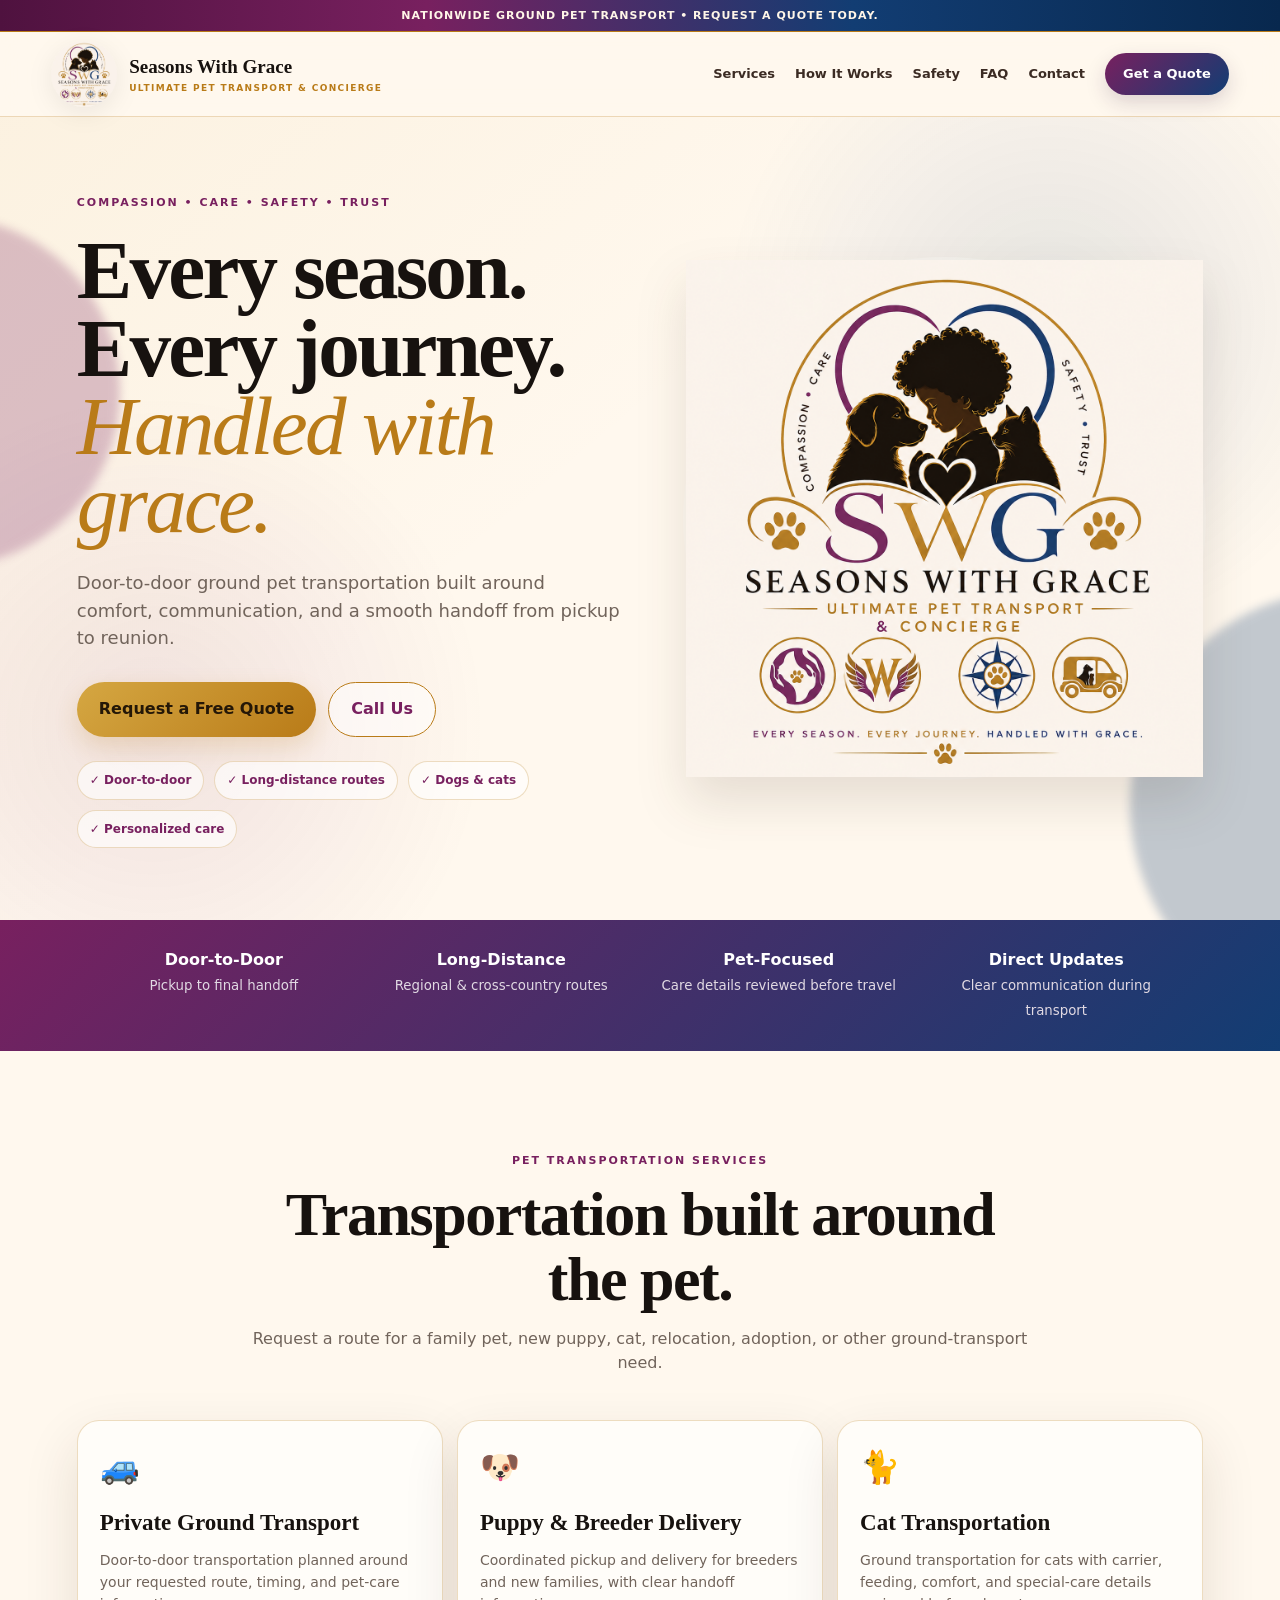
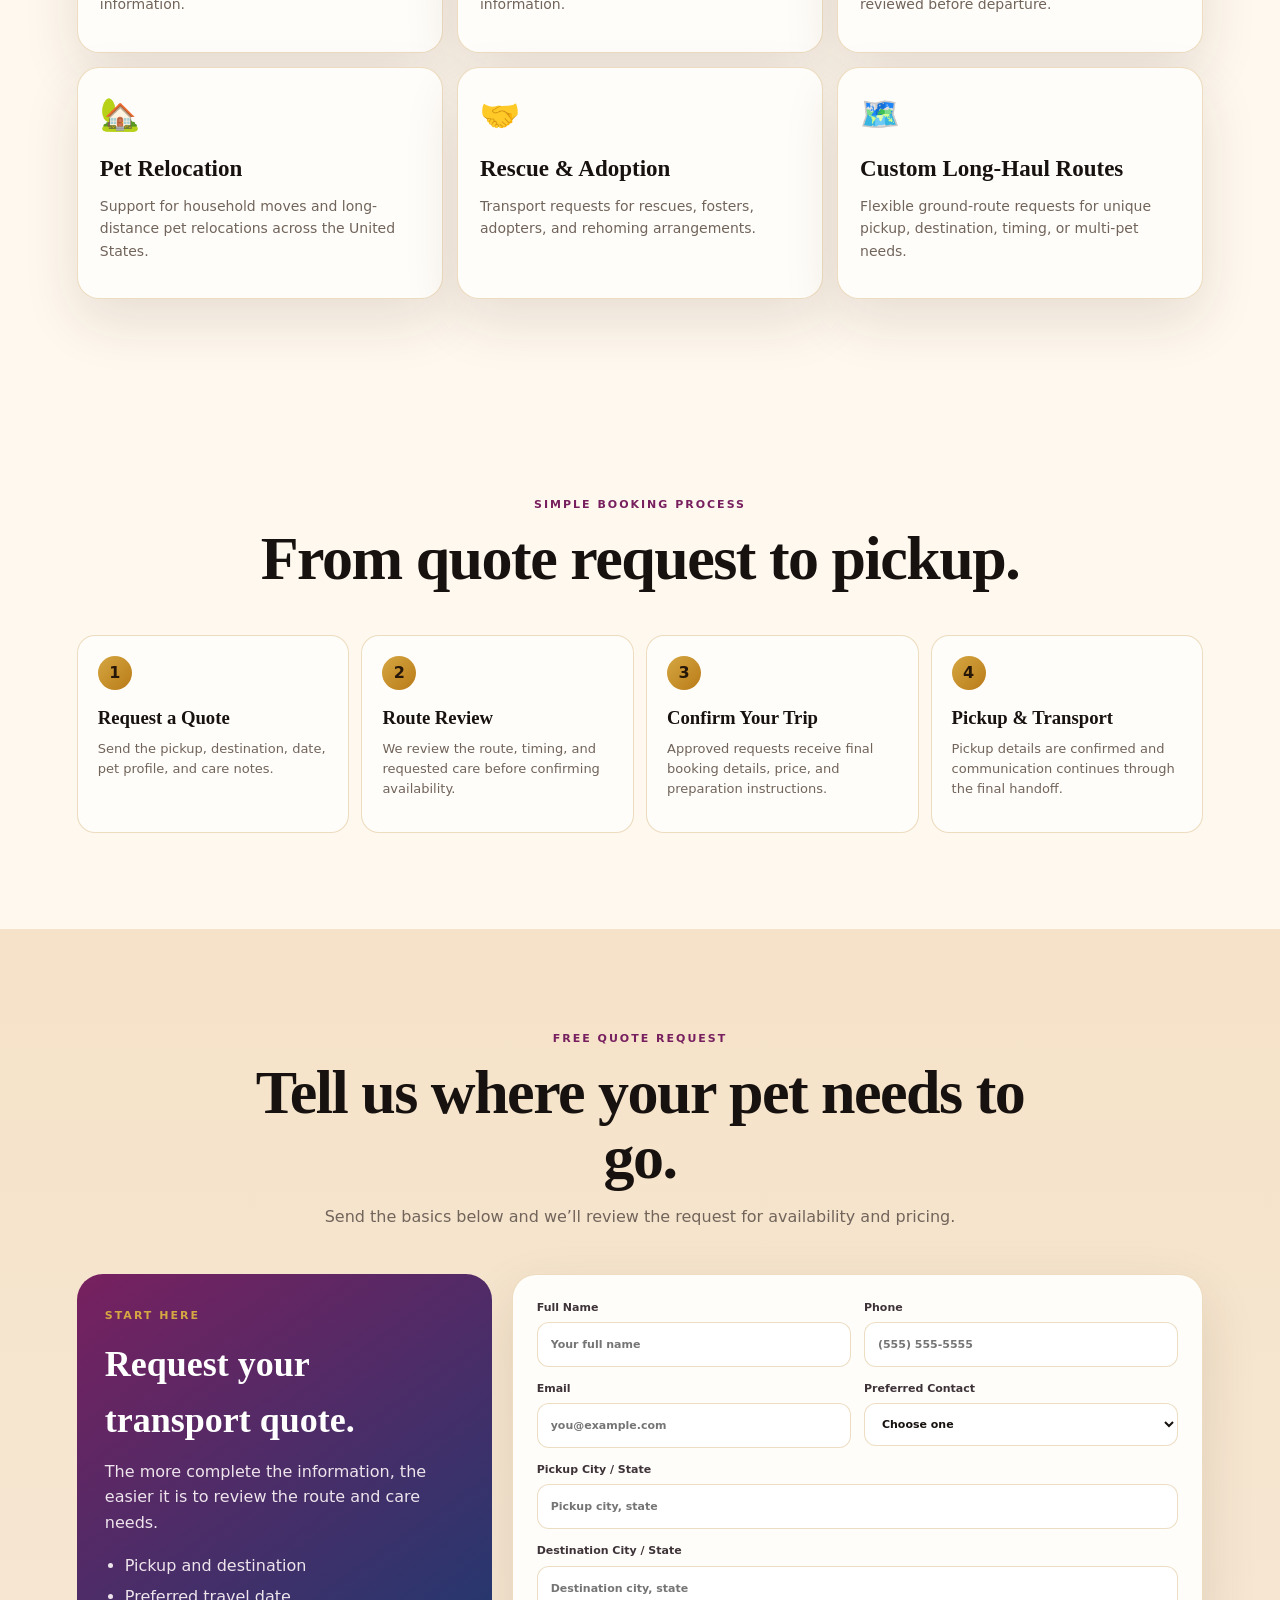
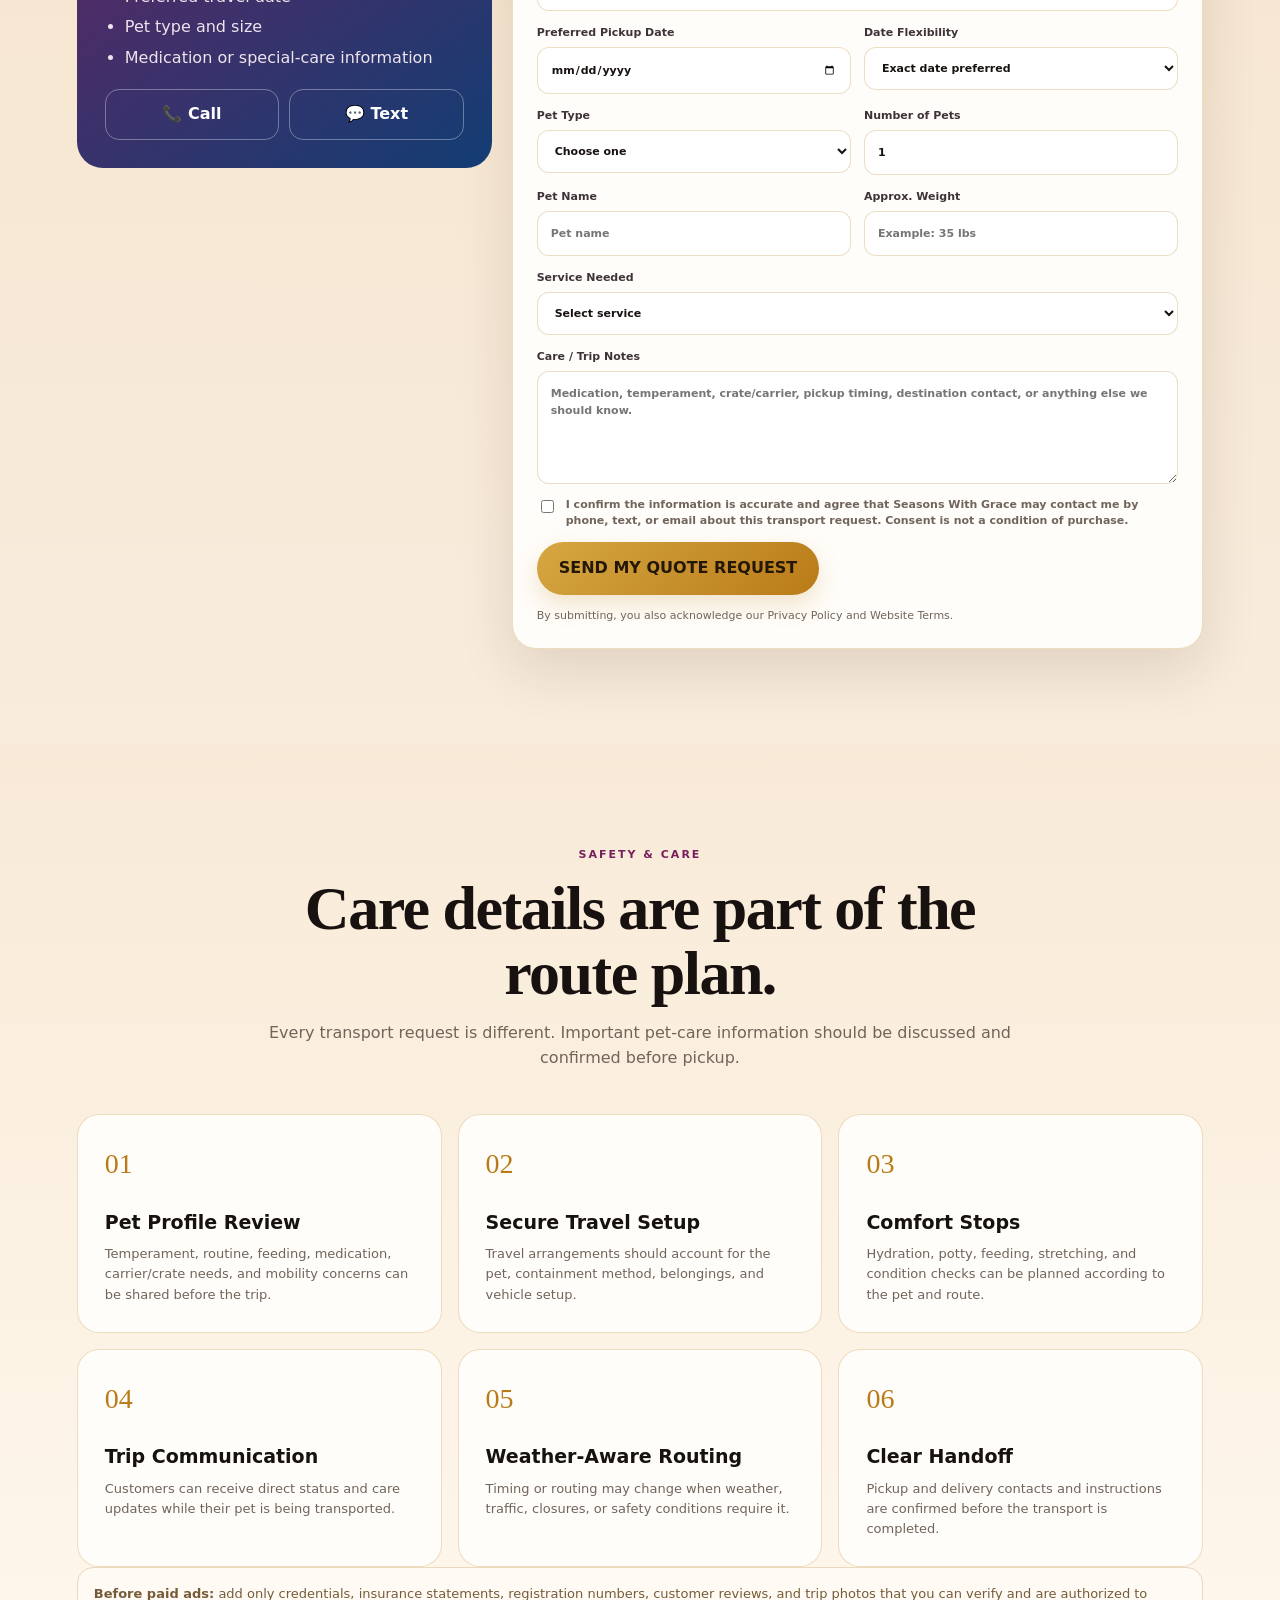
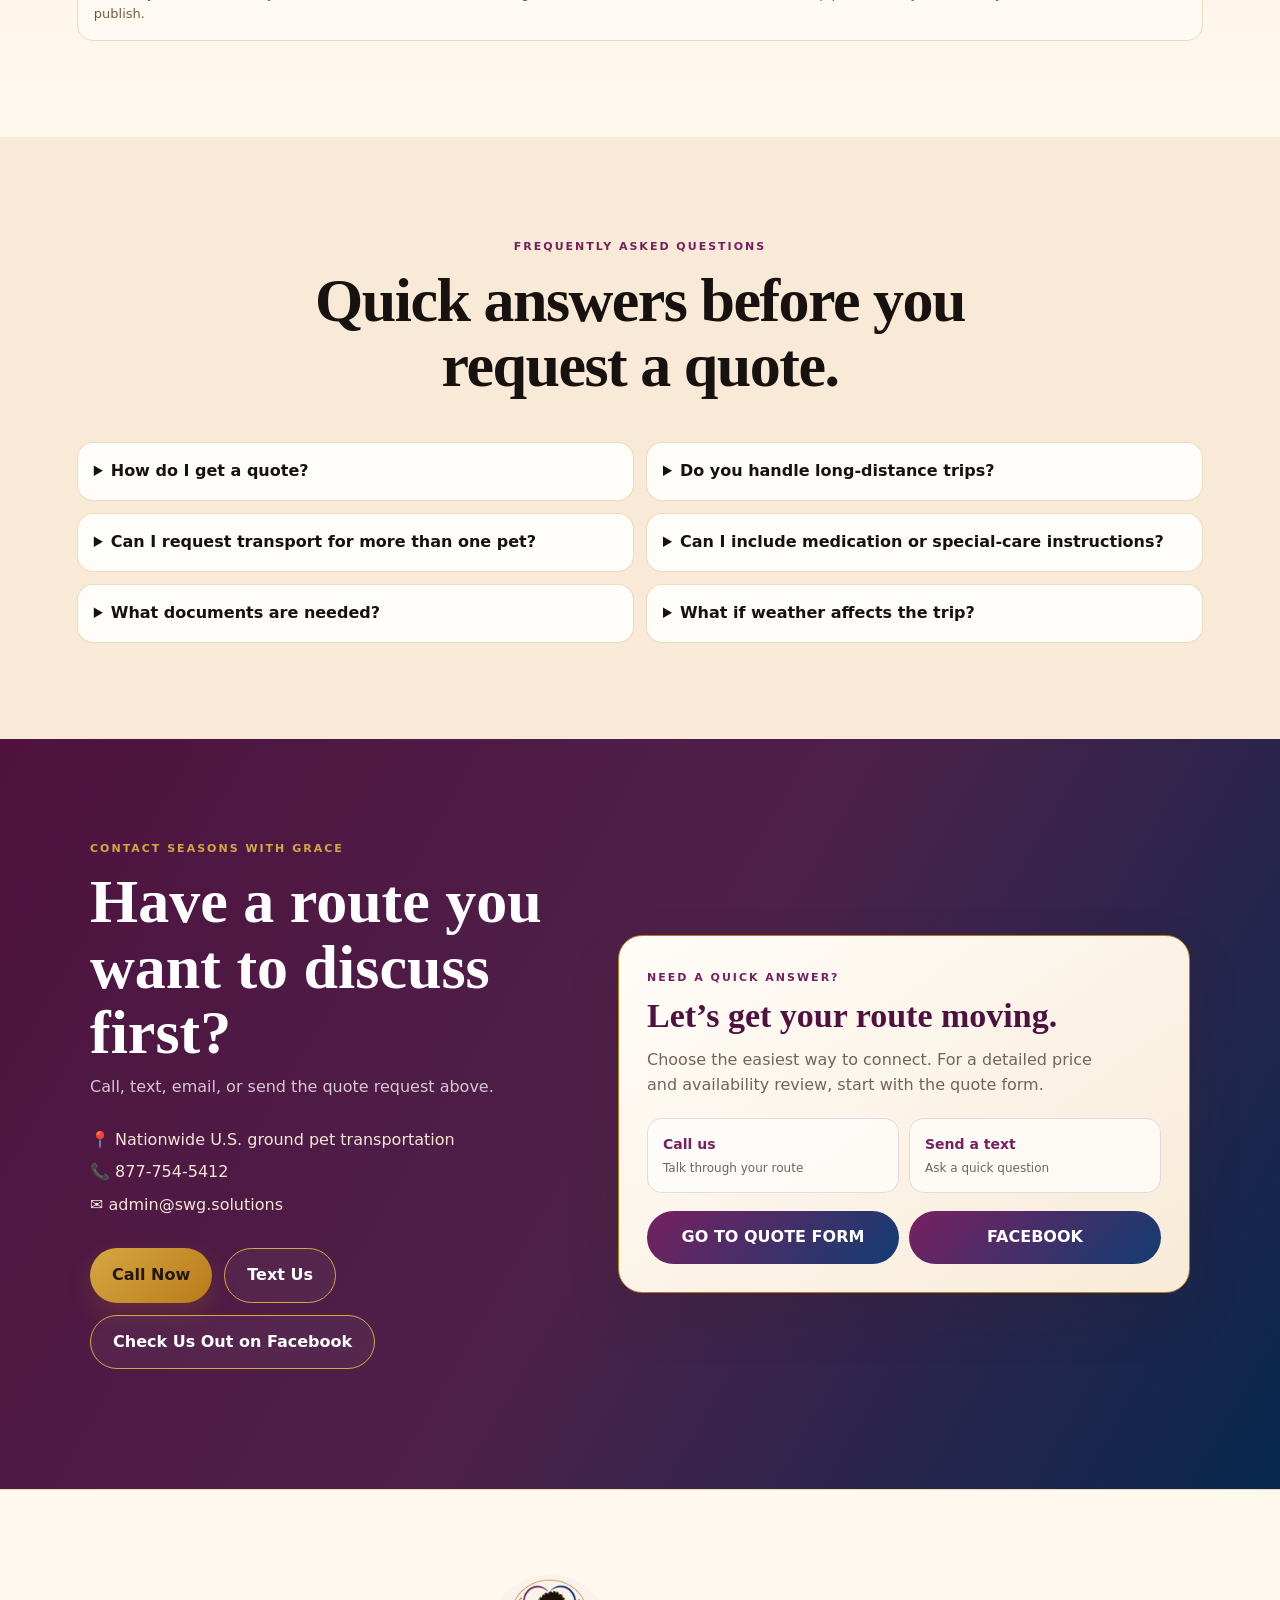
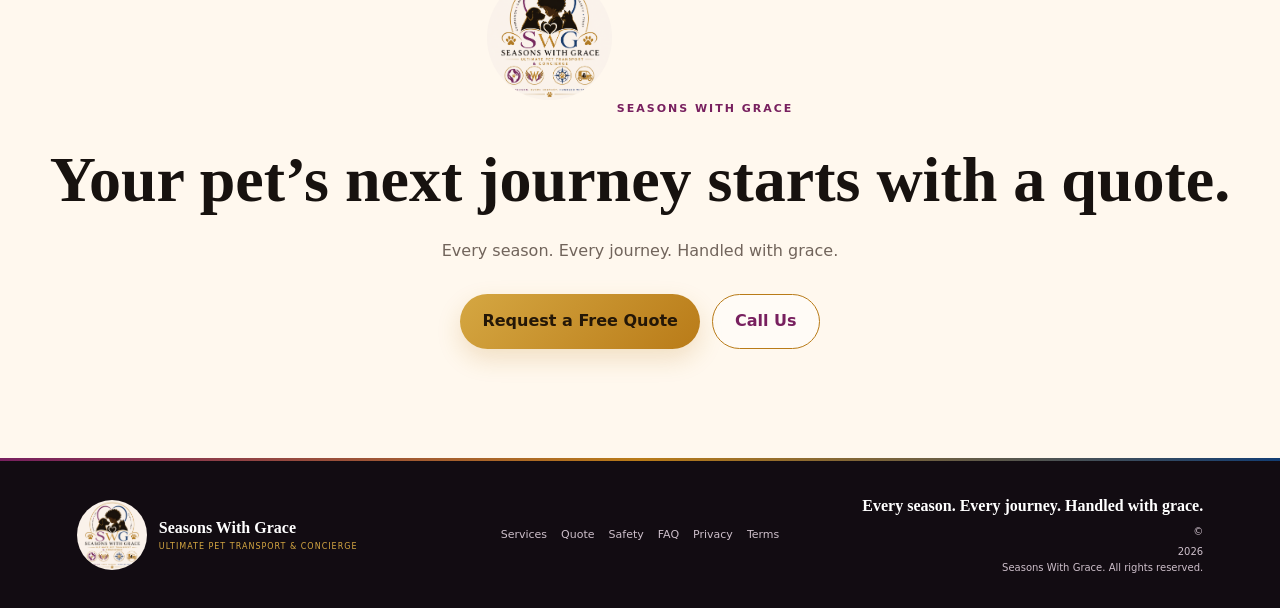
==== commit af1c572e: "Configure Facebook and SMS contact links" ====
--- a/index.html
+++ b/index.html
@@ -164,7 +164,7 @@
           <div class="hero-actions">
             <a class="btn btn-gold" data-phone-link href="#" data-track="call_click">Call Now</a>
             <a class="btn btn-outline-light" data-sms-link href="#" data-track="sms_click">Text Us</a>
-            <a class="btn btn-outline-light" href="https://www.facebook.com/" target="_blank" rel="noopener noreferrer">Check Us Out on Facebook</a>
+            <a class="btn btn-outline-light" href="https://www.facebook.com/share/g/1HZTRnsoTV/?mibextid=wwXIfr" target="_blank" rel="noopener noreferrer">Check Us Out on Facebook</a>
           </div>
         </div>
         <div class="quick-answer-card">
@@ -177,7 +177,7 @@
           </div>
           <div class="quick-answer-actions">
             <a class="btn btn-plum" href="#quote" data-track="quote_click">GO TO QUOTE FORM</a>
-            <a class="btn btn-plum" href="https://www.facebook.com/" target="_blank" rel="noopener noreferrer">FACEBOOK</a>
+            <a class="btn btn-plum" href="https://www.facebook.com/share/g/1HZTRnsoTV/?mibextid=wwXIfr" target="_blank" rel="noopener noreferrer">FACEBOOK</a>
           </div>
         </div>
       </div>
